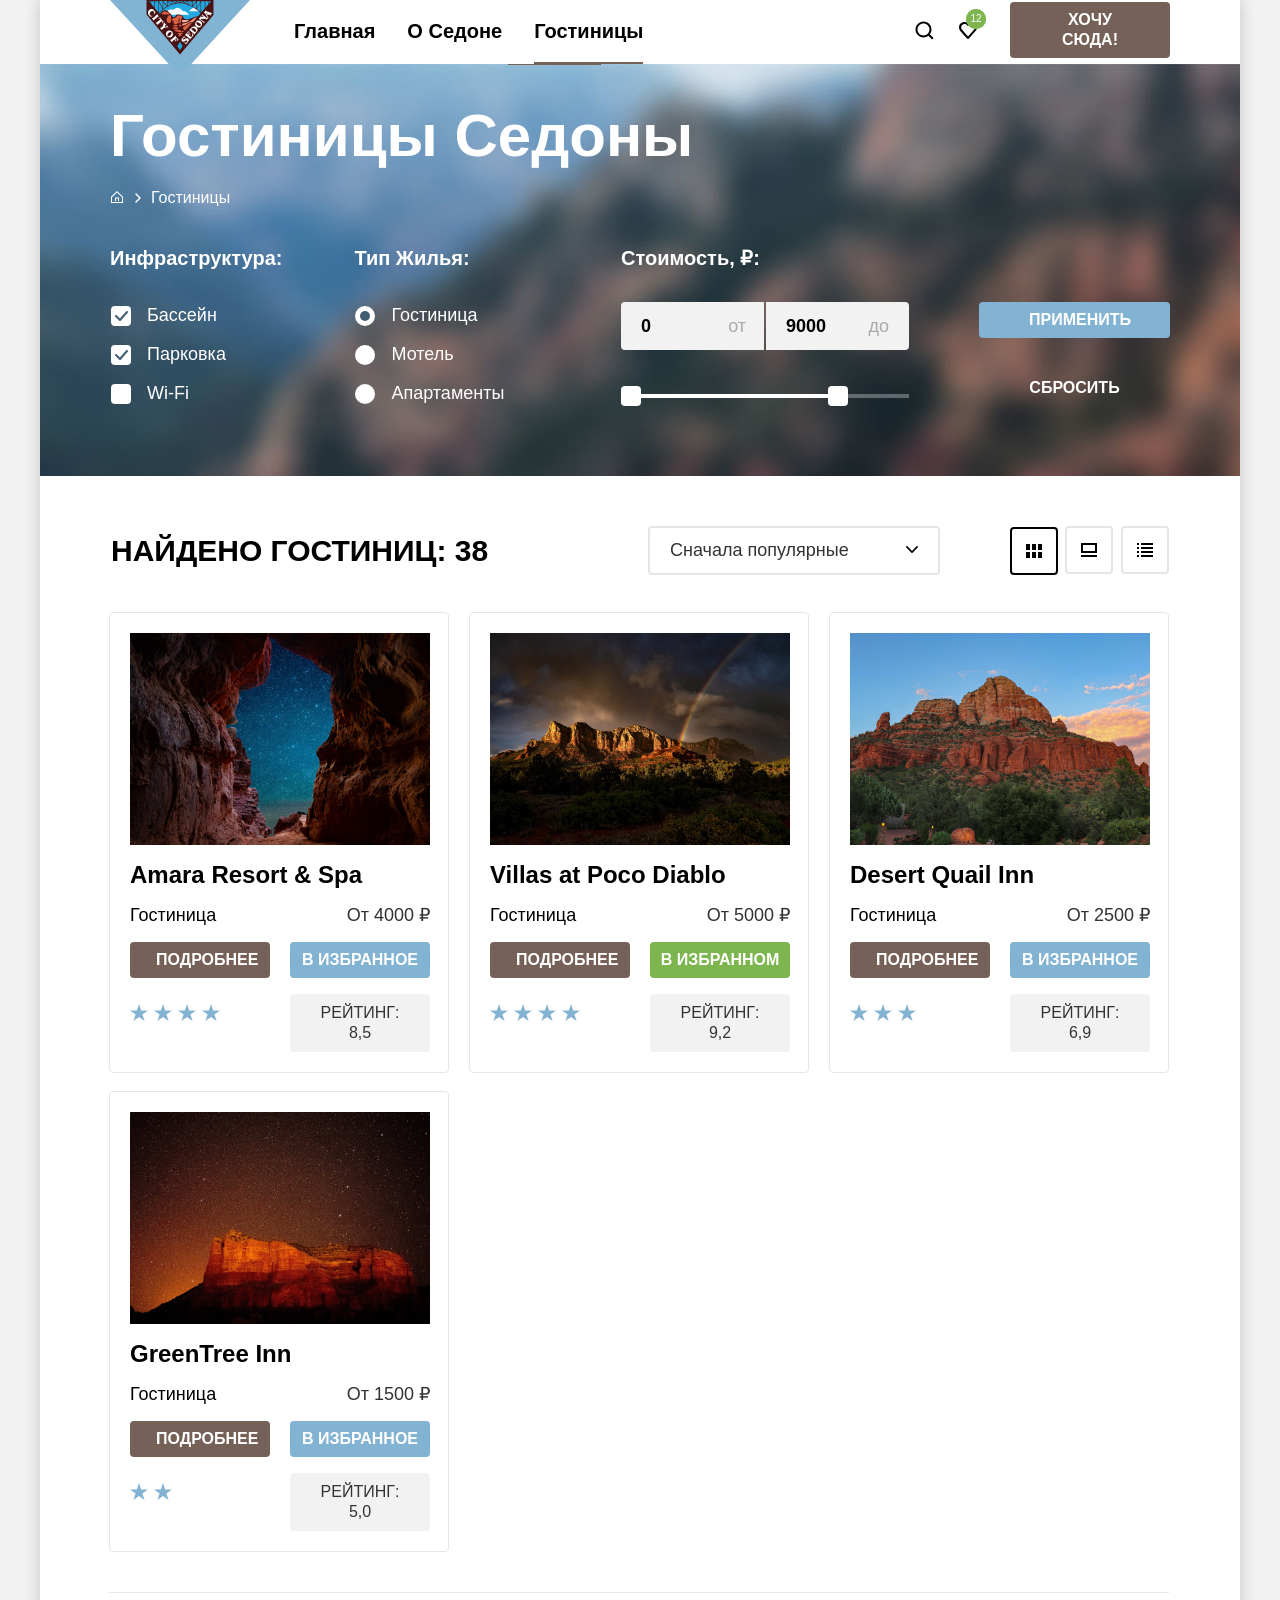
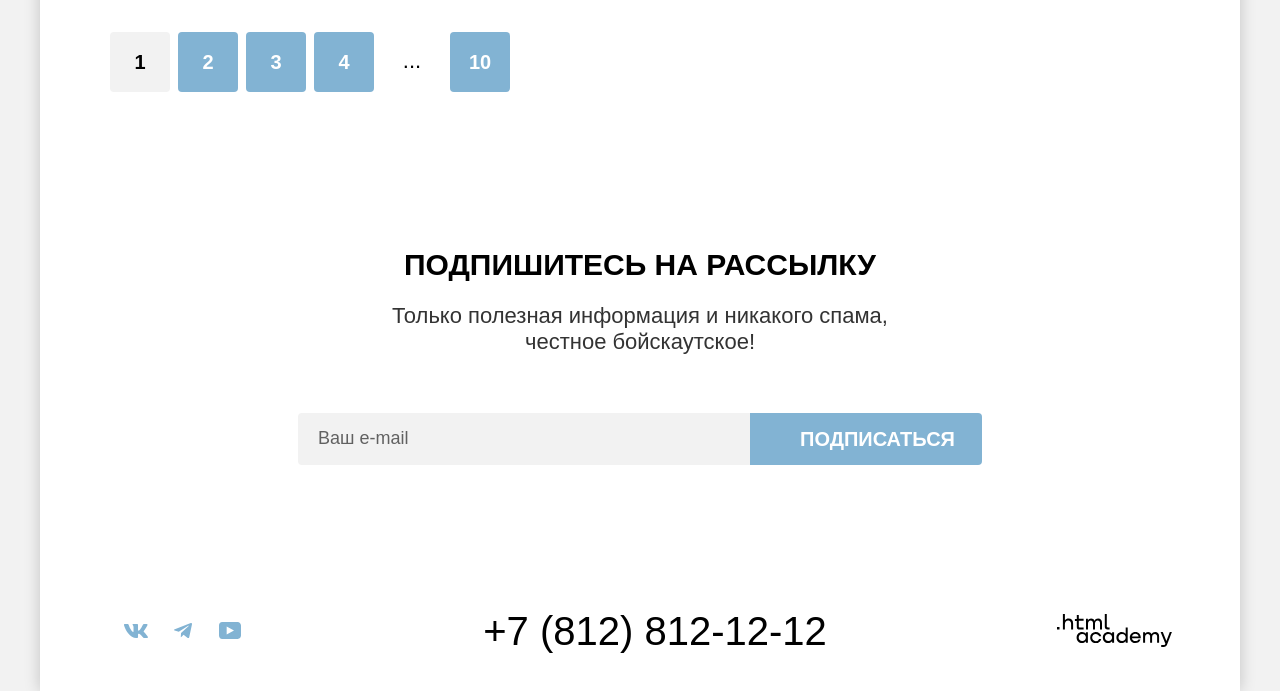
==== catalog.html @ 9f2f4b0a "Merge pull request #1 from Aminatmad/master" ====
<!DOCTYPE html>
<html lang="ru">
  <head>
    <meta charset="utf-8">
    <title>HTML Academy: Седона</title>
    <link rel="stylesheet" href="styles/styles.css">
    <link rel="icon" href="favicon.ico" sizes="32x32">
    <link rel="icon" href="images/favicon.png" type="image/png">
  </head>

  <body>
    <div class="page-container">
      <header class="page-header coll" data-test="header">
        <nav class="navigation">
          <a class="header-logo" href="index.html">
            <img class="header-logo-pic" src="images/logo/logo-sedona.svg" alt="Логотип Седона" width="138" height="64">
          </a>

          <ul class="navigation-list">
            <li class="navigation-item">
              <a class="navigation-link" href="index.html">Главная</a>
            </li>
            <li class="navigation-item">
              <a class="navigation-link" href="#">О Седоне</a>
            </li>
            <li class="navigation-item">
              <a class="navigation-link navigation-link-after" href="catalog.html">Гостиницы</a>
            </li>
          </ul>

          <ul class="navigation-list navigation-user">
            <li>
              <a class="nav navigation-item-search" href="#">
                <span class="visually-hidden">Поиск</span>
              </a>
            </li>
            <li>
              <a class="nav navigation-item-favorite" href="#">
                <span class="navigation-number">12</span>
                <span class="visually-hidden">Избранное</span>
                <span class="visually-hidden">отелей</span>
              </a>
            </li>
          </ul>
        </nav>

        <a class="navigation-button" href="#">Хочу сюда!</a>
      </header>

      <main class="main-container" data-test="main">
        <div class="page-container-catalog">
          <section class="inner-section">
            <h1 class="inner-header-title">Гостиницы Седоны</h1>

            <ol class="breadcrumbs">
              <li class="breadcrumbs-item">
                <a class="breadcrumbs-link" href="index.html">
                  <span class="visually-hidden">Главная</span>
                </a>
              </li>
              <li class="breadcrumbs-item">
                <a class="breadcrumbs-link-main">Гостиницы</a>
              </li>
            </ol>
          </section>

          <section class="catalog-product-filter">
            <h2 class="visually-hidden">Параметры выбора</h2>

            <form class="catalog-filter" action="https://echo.htmlacademy.ru/" method="get" data-test="filter">
              <fieldset class="catalog-filter-group">
                <legend class="catalog-filter-title">Инфраструктура:</legend>
                <ul class="catalog-products-list catalog-filter-list">
                  <li class="catalog-item">
                    <input class="input-checkbox" type="checkbox" name="pool" id="pool" checked>
                    <label class="control" for="pool">Бассейн</label>
                  </li>
                  <li class="catalog-item">
                    <input class="input-checkbox" type="checkbox" name="parking" id="parking" checked>
                    <label class="control" for="parking">Парковка</label>
                  </li>
                  <li class="catalog-item">
                    <input class="input-checkbox" type="checkbox" name="wi-fi" id="wi-fi">
                    <label class="control" for="wi-fi">Wi-Fi</label>
                  </li>
                </ul>
              </fieldset>

              <fieldset class="catalog-filter-group catalog-filter-right">
                <legend class="catalog-filter-title">Тип Жилья:</legend>
                <ul class="catalog-products-list">
                  <li class="catalog-item">
                    <input class="input-radio" type="radio" name="booking-type" value="hotel" id="hotel" checked>
                    <label class="control" for="hotel">Гостиница</label>
                  </li>
                  <li class="catalog-item">
                    <input class="input-radio" type="radio" name="booking-type" value="motel" id="motel">
                    <label class="control" for="motel">Мотель</label>
                  </li>
                  <li class="catalog-item">
                    <input class="input-radio" type="radio" name="booking-type" value="appartments" id="appartments">
                    <label class="control" for="appartments">Апартаменты</label>
                  </li>
                </ul>
              </fieldset>

              <fieldset class="catalog-filter-group">
                <legend class="catalog-filter-title">Стоимость, ₽:</legend>
                <div class="inputs-price-container">
                  <div class="range-input">
                    <input class="field-price" name="min-price" id="min-price" type="number" value="0">
                    <label for="min-price" class="range-label">от</label>
                  </div>
                  <div class="range-input">
                    <input class="field-price" name="max-price" id="max-price" type="number" value="9000">
                    <label for="max-price" class="range-label">до</label>
                  </div>
                </div>
                <div class="range-scale">
                  <div class="range-bar">
                    <button class="range-toggle price-toggle-min" type="button">
                      <span class="visually-hidden">Поменять минимальную цену</span>
                    </button>
                    <button class="range-toggle price-toggle-max" type="button">
                      <span class="visually-hidden">Поменять максимальную цену</span>
                    </button>
                  </div>
                </div>
              </fieldset>

              <div class="catalog-button-container">
                <button class="button catalog-submit-btn" type="submit">Применить</button>
                <button class="button catalog-reset-btn" type="reset">Сбросить</button>
              </div>
            </form>
          </section>
        </div>

        <section class="catalog-product coll">
          <div class="sorting-container">
            <h2 class="catalog-search">Найдено гостиниц:<span> 38</span></h2>
            <select class="select-control" aria-label="Сортировка">
              <option value="cheap">Сначала дешёвые</option>
              <option value="popular" selected>Сначала популярные</option>
              <option value="expensive">Сначала дорогие</option>
            </select>

            <a class="card-grid-toggle card-grid-toggle-active" href="catalog.html?view=tile">
              <svg xmlns="http://www.w3.org/2000/svg" width="16" height="14" fill="none" viewBox="0 0 16 14">
                <path fill="#000" d="M4 0H0v6h4zM16 0h-4v6h4zM10 0H6v6h4zM4 8H0v6h4zM16 8h-4v6h4zM10 8H6v6h4z" />
              </svg>
              <span class="visually-hidden">Показать плитку</span>
            </a>

            <a class="card-grid-toggle" href="catalog.html?view=card">
              <svg xmlns="http://www.w3.org/2000/svg" width="16" height="14" fill="none" viewBox="0 0 16 14">
                <path fill="#000" d="M16 12H0v2h16zM14 2v6H2V2zm2-2H0v10h16z" />
              </svg>
              <span class="visually-hidden">Показать карточки</span>
            </a>

            <a class="card-grid-toggle" href="catalog.html?view=list">
              <svg xmlns="http://www.w3.org/2000/svg" width="16" height="14" fill="none" viewBox="0 0 16 14">
                <path fill="#000" d="M2 0H0v2h2zM16 0H4v2h12zM2 4H0v2h2zM16 4H4v2h12zM2 8H0v2h2zM16 8H4v2h12zM2 12H0v2h2zM16 12H4v2h12z" />
              </svg>
              <span class="visually-hidden">Показать список</span>
            </a>
          </div>
        </section>

        <section class="product-card-list coll" data-test="catalog">
          <ul class="product-list">
            <li class="product-card">
              <a class="card-img" href="#">
                <img class="product-card-image" src="images/catalog-hotel/hotel-1.jpg" alt="Amara Resort & Spa" width="300" height="212">
              </a>
              <h3 class="product-card-title">
                <a class="product-card-link" href="#">Amara Resort & Spa</a>
              </h3>
              <p class="product-card-name">Гостиница</p>
              <b class="hotel-price-value-wrapper">От 4000 ₽</b>
              <a class="button hotel-details-button" href="#">Подробнее</a>
              <button class="button hotel-add-favorites" type="button">В избранное</button>

              <div class="rating-stars">
                <svg class="star-icon" width="18" height="17" viewBox="0 0 18 17" fill="none" xmlns="http://www.w3.org/2000/svg"><path d="M9 0L11.1 6.5H18L12.4 10.5L14.6 17L9 13L3.4 17L5.6 10.5L0 6.5H6.9L9 0Z" fill="#83b3d3"/></svg>
                <svg class="star-icon" width="18" height="17" viewBox="0 0 18 17" fill="none" xmlns="http://www.w3.org/2000/svg"><path d="M9 0L11.1 6.5H18L12.4 10.5L14.6 17L9 13L3.4 17L5.6 10.5L0 6.5H6.9L9 0Z" fill="#83b3d3"/></svg>
                <svg class="star-icon" width="18" height="17" viewBox="0 0 18 17" fill="none" xmlns="http://www.w3.org/2000/svg"><path d="M9 0L11.1 6.5H18L12.4 10.5L14.6 17L9 13L3.4 17L5.6 10.5L0 6.5H6.9L9 0Z" fill="#83b3d3"/></svg>
                <svg class="star-icon" width="18" height="17" viewBox="0 0 18 17" fill="none" xmlns="http://www.w3.org/2000/svg"><path d="M9 0L11.1 6.5H18L12.4 10.5L14.6 17L9 13L3.4 17L5.6 10.5L0 6.5H6.9L9 0Z" fill="#83b3d3"/></svg>
                <span class="visually-hidden">4 звезды</span>
              </div>
              <p class="rating">Рейтинг: 8,5</p>
            </li>

            <li class="product-card">
              <a class="card-img" href="#">
                <img class="product-card-image" src="images/catalog-hotel/hotel-2.jpg" alt="радуга над горами" width="300" height="212">
              </a>
              <h3 class="product-card-title">
                <a class="product-card-link" href="#">Villas at Poco Diablo</a>
              </h3>
              <p class="product-card-name">Гостиница</p>
              <b class="hotel-price-value-wrapper">От 5000 ₽</b>
              <a class="button hotel-details-button" href="#">Подробнее</a>
              <button class="button hotel-add-favorites hotel-add-favorites-checked" type="button">В избранном</button>

              <div class="rating-stars">
                <svg class="star-icon" width="18" height="17" viewBox="0 0 18 17" fill="none" xmlns="http://www.w3.org/2000/svg"><path d="M9 0L11.1 6.5H18L12.4 10.5L14.6 17L9 13L3.4 17L5.6 10.5L0 6.5H6.9L9 0Z" fill="#83b3d3"/></svg>
                <svg class="star-icon" width="18" height="17" viewBox="0 0 18 17" fill="none" xmlns="http://www.w3.org/2000/svg"><path d="M9 0L11.1 6.5H18L12.4 10.5L14.6 17L9 13L3.4 17L5.6 10.5L0 6.5H6.9L9 0Z" fill="#83b3d3"/></svg>
                <svg class="star-icon" width="18" height="17" viewBox="0 0 18 17" fill="none" xmlns="http://www.w3.org/2000/svg"><path d="M9 0L11.1 6.5H18L12.4 10.5L14.6 17L9 13L3.4 17L5.6 10.5L0 6.5H6.9L9 0Z" fill="#83b3d3"/></svg>
                <svg class="star-icon" width="18" height="17" viewBox="0 0 18 17" fill="none" xmlns="http://www.w3.org/2000/svg"><path d="M9 0L11.1 6.5H18L12.4 10.5L14.6 17L9 13L3.4 17L5.6 10.5L0 6.5H6.9L9 0Z" fill="#83b3d3"/></svg>
                <span class="visually-hidden">4 звезды</span>
              </div>
              <p class="rating">Рейтинг: 9,2</p>
            </li>

            <li class="product-card">
              <a class="card-img" href="#">
                <img class="product-card-image" src="images/catalog-hotel/hotel-3.jpg" alt="Пустыня" width="300" height="212">
              </a>
              <h3 class="product-card-title">
                <a class="product-card-link" href="#">Desert Quail Inn</a>
              </h3>
              <p class="product-card-name">Гостиница</p>
              <b class="hotel-price-value-wrapper">От 2500 ₽</b>
              <a class="button hotel-details-button" href="#">Подробнее</a>
              <button class="button hotel-add-favorites" type="button">В избранное</button>

              <div class="rating-stars">
                <svg class="star-icon" width="18" height="17" viewBox="0 0 18 17" fill="none" xmlns="http://www.w3.org/2000/svg"><path d="M9 0L11.1 6.5H18L12.4 10.5L14.6 17L9 13L3.4 17L5.6 10.5L0 6.5H6.9L9 0Z" fill="#83b3d3"/></svg>
                <svg class="star-icon" width="18" height="17" viewBox="0 0 18 17" fill="none" xmlns="http://www.w3.org/2000/svg"><path d="M9 0L11.1 6.5H18L12.4 10.5L14.6 17L9 13L3.4 17L5.6 10.5L0 6.5H6.9L9 0Z" fill="#83b3d3"/></svg>
                <svg class="star-icon" width="18" height="17" viewBox="0 0 18 17" fill="none" xmlns="http://www.w3.org/2000/svg"><path d="M9 0L11.1 6.5H18L12.4 10.5L14.6 17L9 13L3.4 17L5.6 10.5L0 6.5H6.9L9 0Z" fill="#83b3d3"/></svg>
                <span class="visually-hidden">3 звезды</span>
              </div>
              <p class="rating">Рейтинг: 6,9</p>
            </li>

            <li class="product-card">
              <a class="card-img" href="#">
                <img class="product-card-image" src="images/catalog-hotel/hotel-4.jpg" alt="Гора" width="300" height="212">
              </a>
              <h3 class="product-card-title">
                <a class="product-card-link" href="#">GreenTree Inn</a>
              </h3>
              <p class="product-card-name">Гостиница</p>
              <b class="hotel-price-value-wrapper">От 1500 ₽</b>
              <a class="button hotel-details-button" href="#">Подробнее</a>
              <button class="button hotel-add-favorites" type="button">В избранное</button>

              <div class="rating-stars">
                <svg class="star-icon" width="18" height="17" viewBox="0 0 18 17" fill="none" xmlns="http://www.w3.org/2000/svg"><path d="M9 0L11.1 6.5H18L12.4 10.5L14.6 17L9 13L3.4 17L5.6 10.5L0 6.5H6.9L9 0Z" fill="#83b3d3"/></svg>
                <svg class="star-icon" width="18" height="17" viewBox="0 0 18 17" fill="none" xmlns="http://www.w3.org/2000/svg"><path d="M9 0L11.1 6.5H18L12.4 10.5L14.6 17L9 13L3.4 17L5.6 10.5L0 6.5H6.9L9 0Z" fill="#83b3d3"/></svg>
                <span class="visually-hidden">2 звезды</span>
              </div>
              <p class="rating">Рейтинг: 5,0</p>
            </li>
          </ul>

          <ul class="pagination">
            <li class="pagination-item">
              <a class="pagination-link pagination-link-current" href="#">1</a>
            </li>
            <li class="pagination-item">
              <a class="pagination-link" href="#">2</a>
            </li>
            <li class="pagination-item">
              <a class="pagination-link" href="#">3</a>
            </li>
            <li class="pagination-item">
              <a class="pagination-link" href="#">4</a>
            </li>
            <li class="pagination-item pagination-dot">
              <span>...</span>
            </li>
            <li class="pagination-item">
              <a class="pagination-link" href="#">10</a>
            </li>
          </ul>
        </section>

        <section class="section-mail coll" data-test="subscribe">
          <h2 class="mail-title">Подпишитесь на рассылку</h2>
          <p class="mail-text">Только полезная информация и никакого спама,<br> честное бойскаутское!</p>
          <form class="subscribe-mail" action="https://echo.htmlacademy.ru/" method="post">
            <label class="visually-hidden" for="newsletter-email">Введите ваш e-mail</label>
            <input class="field-email" placeholder="Ваш e-mail" type="email" name="newsletter-email" id="newsletter-email" required>
            <button class="button newsletter-button" type="submit">Подписаться</button>
          </form>
        </section>
      </main>

      <footer class="page-footer coll" data-test="footer">
        <ul class="footer-social-list">
          <li class="footer-social-item">
            <a class="social-footer social-footer-vk" href="https://vk.com/htmlacademy">
              <svg xmlns="http://www.w3.org/2000/svg" width="24" height="14" viewBox="0 0 24 14">
                <path fill-rule="evenodd"
                  d="M23.45.95c.17-.55 0-.95-.8-.95h-2.62c-.67 0-.98.35-1.14.73 0 0-1.34 3.2-3.23 5.27-.61.6-.89.8-1.22.8-.17 0-.42-.2-.42-.74V.95c0-.66-.18-.95-.74-.95H9.15c-.42 0-.67.3-.67.6 0 .61.95.76 1.05 2.5v3.8c0 .84-.16.99-.5.99-.88 0-3.05-3.21-4.33-6.89-.25-.71-.5-1-1.17-1H.9C.15 0 0 .35 0 .73c0 .68.89 4.07 4.14 8.55C6.32 12.34 9.38 14 12.16 14c1.67 0 1.88-.37 1.88-1v-2.32c0-.73.16-.88.69-.88.38 0 1.05.2 2.61 1.67C19.11 13.22 19.4 14 20.41 14h2.62c.75 0 1.13-.37.91-1.1-.24-.72-1.09-1.77-2.21-3.02-.62-.7-1.53-1.47-1.81-1.86-.4-.49-.28-.7 0-1.14 0 0 3.2-4.43 3.53-5.93"
                  clip-rule="evenodd" />
              </svg>
              <span class="visually-hidden">Мы вконтакте</span>
            </a>
          </li>
          <li class="footer-social-item">
            <a class="social-footer social-footer-tg" href="https://t.me/htmlacademy">
              <svg xmlns="http://www.w3.org/2000/svg" width="18" height="16" viewBox="0 0 18 16">
                <path
                  d="M16.79.1.84 6.25c-1.09.43-1.08 1.04-.2 1.31l4.1 1.28 9.47-5.98c.44-.27.85-.12.52.18L7.05 9.96l-.28 4.22c.41 0 .6-.19.83-.41l1.99-1.93 4.13 3.05c.77.42 1.31.2 1.5-.7l2.72-12.8c.28-1.12-.43-1.62-1.16-1.3" />
              </svg>
              <span class="visually-hidden">Мы в телеграм</span>
            </a>
          </li>
          <li class="footer-social-item">
            <a class="social-footer social-footer-yt" href="https://www.youtube.com/channel/UChUxTMjJGo-JDRY8pNTGL2g">
              <svg xmlns="http://www.w3.org/2000/svg" width="22" height="17" viewBox="0 0 22 17">
                <path
                  d="M18.6 0H3.18C1.31 0 0 1.6 0 3.4v10.1C0 15.4 1.31 17 3.17 17h15.66c1.64 0 3.17-1.6 3.17-3.4V3.4C21.78 1.6 20.47 0 18.6 0M7.67 12.54V4.46L15 8.5z" />
              </svg>
              <span class="visually-hidden">Мы на Ютуб</span>
            </a>
          </li>
        </ul>

        <a class="phone-number" href="tel:+78128121212">+7 (812) 812-12-12</a>

        <a class="page-footer-link" href="https://htmlacademy.ru/intensive/htmlcss">
          <svg xmlns="http://www.w3.org/2000/svg" width="115" height="33" fill="none" viewBox="0 0 115 33">
            <path fill="#000"
              d="M0 12.9v2.6h2.5v-2.6zM11.6 4.5c-1.6 0-2.8.7-3.6 1.7h-.1V0h-2v15.5h2v-5.3c0-2.1 1.3-3.6 3.3-3.6 1.8 0 2.9 1.4 2.9 3.2v5.7h2V9.4c.1-3-1.8-4.9-4.5-4.9M26.6 4.8h-4.8V1.1h-2v3.8h-1.9v2h1.9v6c0 1.7 1 2.7 2.7 2.7h4.1v-2h-3.7c-.7 0-1.1-.4-1.1-1.1V6.8h4.8zM41.1 4.6c-1.6 0-2.9.8-3.5 2.1h-.1c-.6-1.2-1.8-2.1-3.4-2.1-1.4 0-2.5.8-3.1 1.8h-.1V4.8H29v10.6h2V10c0-2 1-3.5 2.6-3.5 1.5 0 2.4 1 2.4 2.6v6.3h2V9.8c0-2.4 1.4-3.3 2.6-3.3 1.5 0 2.4 1 2.4 2.6v6.3h2V8.9c.1-2.5-1.4-4.3-3.9-4.3M47.8 12.7c0 1.7 1 2.7 2.8 2.7h2v-2h-1.7c-.7 0-1.1-.4-1.1-1.1V0h-2zM28.9 19.7c-.9-1.1-2.2-1.8-3.9-1.8-3.1 0-5.4 2.3-5.4 5.6s2.3 5.6 5.4 5.6c1.8 0 3-.8 3.8-1.9h.1v1.6h2V18.2h-2zm-3.6 7.4c-2.2 0-3.6-1.6-3.6-3.6s1.4-3.6 3.6-3.6 3.6 1.6 3.6 3.6c0 1.9-1.4 3.6-3.6 3.6M44.2 22c-.5-2.4-2.6-4.1-5.4-4.1a5.4 5.4 0 0 0-5.6 5.6c0 3.1 2.2 5.6 5.6 5.6 2.8 0 4.9-1.8 5.4-4.2h-2.1a3.4 3.4 0 0 1-3.3 2.3c-2.2 0-3.6-1.6-3.6-3.6s1.4-3.6 3.6-3.6c1.6 0 2.8 1 3.3 2.2h2.1zM55.1 19.7c-.9-1.1-2.2-1.8-3.9-1.8-3.1 0-5.4 2.3-5.4 5.6s2.3 5.6 5.4 5.6c1.8 0 3-.8 3.8-1.9h.1v1.6h2V18.2h-2zm-3.6 7.4c-2.2 0-3.6-1.6-3.6-3.6s1.4-3.6 3.6-3.6 3.6 1.6 3.6 3.6c0 1.9-1.5 3.6-3.6 3.6M68.7 19.8c-.9-1.1-2.2-1.9-3.9-1.9-3.1 0-5.4 2.3-5.4 5.6s2.2 5.6 5.4 5.6c1.7 0 3-.8 3.8-1.8h.1v1.5h2V13.4h-2zm-3.6 7.3c-2.2 0-3.6-1.6-3.6-3.6s1.4-3.6 3.6-3.6 3.6 1.6 3.6 3.6c-.1 2-1.5 3.6-3.6 3.6M78.3 17.9c-3.3 0-5.5 2.5-5.5 5.6 0 3 2.1 5.6 5.5 5.6 2.5 0 4.5-1.3 5.2-3.6h-2.1c-.5 1-1.6 1.6-3 1.6-1.9 0-3.3-1.3-3.4-2.9h8.8c.2-3.6-2-6.3-5.5-6.3m0 1.9c1.7 0 3 1 3.3 2.6h-6.5c.3-1.5 1.5-2.6 3.2-2.6M98.2 17.9c-1.6 0-2.9.8-3.6 2h-.1c-.6-1.2-1.8-2-3.4-2-1.4 0-2.5.7-3.1 1.8v-1.5h-1.9v10.6h2v-5.4c0-2 1-3.4 2.6-3.5 1.5 0 2.4 1 2.4 2.6v6.3h2v-5.6c0-2.4 1.4-3.3 2.6-3.3 1.5 0 2.4 1 2.4 2.6v6.3h2v-6.5c.1-2.6-1.4-4.4-3.9-4.4M109.4 27l-3.6-8.9h-2.2l4.8 11.6c-.3.9-.7 1.2-1.7 1.2h-2.5v2h2.5c1.8 0 2.8-.8 3.5-2.6l4.7-12.2h-2.1z" />
          </svg>
          <span class="visually-hidden">Логотип Седона</span>
        </a>
      </footer>
    </div>
  </body>
</html>
---- styles/styles.css ----
/* ============ ШРИФТЫ ============ */
@font-face {
  font-family: "PT Sans";
  font-style: normal;
  font-weight: 400;
  src: url("../fonts/ptsans-400.woff2") format("woff2");
  font-display: swap;
}

@font-face {
  font-family: "PT Sans";
  font-style: normal;
  font-weight: 700;
  src: url("../fonts/ptsans-700.woff2") format("woff2");
  font-display: swap;
}

/* ============ БАЗА ============ */
html {
  height: 100%;
}

body {
  margin: 0;
  min-height: 100%;
  min-width: 100%;
  font-family: "PT Sans", sans-serif;
  font-size: 18px;
  line-height: 21px;
  color: #000000;
  background-color: #f2f2f2;
}

*,
*::before,
*::after {
  box-sizing: border-box;
}

.visually-hidden {
  position: absolute;
  width: 1px;
  height: 1px;
  margin: -1px;
  padding: 0;
  border: 0;
  clip: rect(0 0 0 0);
  overflow: hidden;
}

.coll {
  padding-right: 70px;
  padding-left: 70px;
}

.button {
  display: block;
  font-family: "PT Sans", sans-serif;
  font-weight: 700;
  color: #ffffff;
  text-decoration: none;
  text-transform: uppercase;
  border: none;
  border-radius: 4px;
  cursor: pointer;
}

.page-container {
  display: flex;
  flex-direction: column;
  width: 1200px;
  min-height: 100%;
  margin: 0 auto;
  background-color: #ffffff;
  box-shadow: 0 0 15px rgba(0, 0, 0, 0.2);
}

.main-container .main-index {
  color: #ffffff;
  flex-grow: 1;
  display: flex;
  margin: 0 auto;
  width: 1200px;
  position: relative;
  top: 2px;
}

/* ============ ХЭДЕР ============ */
.page-header {
  color: #000000;
  background: #ffffff;
  display: flex;
  width: 100%;
  align-items: center;
  position: relative;
  z-index: 10;
}

.page-header a {
  text-decoration: none;
}

.header-logo {
  display: block;
  margin-right: 28px;
  height: 64px;
}

.header-logo-pic {
  position: relative;
  display: block;
  width: 140px;
  height: 70px;
  object-fit: contain;
  margin-top: 0;
}

.background-text {
  display: block;
  width: 458px;
  height: 352px;
  margin: 0 auto;
}

/* ============ НАВИГАЦИЯ ============ */
.navigation {
  display: flex;
  margin: 0;
  padding: 0;
  width: 880px;
}

.navigation-list {
  display: flex;
  flex-wrap: wrap;
  max-width: 600px;
  margin: 0;
  padding: 0;
  list-style: none;
  position: relative;
  top: -2px;
}

.navigation-user {
  max-width: 180px;
  margin-left: auto;
}

.navigation-link {
  position: relative;
  display: block;
  font-size: 20px;
  line-height: 24px;
  font-weight: 700;
  color: #000000;
  text-align: center;
  text-decoration: none;
  padding: 20px 16px;
  top: 1px;
}

.navigation-link:hover {
  color: #756157;
}

.navigation-link:focus-visible {
  outline: 2px solid #82b3d3;
  outline-offset: -2px;
}

.navigation-link:active {
  color: rgba(117, 97, 87, 0.3);
}

.navigation-link-after::after {
  position: absolute;
  content: "";
  height: 2px;
  left: 16px;
  right: 16px;
  bottom: -1px;
  background-color: #756257;
}

.nav {
  display: block;
  width: 44px;
  height: 64px;
  margin-right: auto;
  position: relative;
}

.navigation-item-search {
  background-image: url("../images/icon/search.svg");
  background-repeat: no-repeat;
  background-position: center;
}

.navigation-item-favorite {
  display: block;
  background-image: url("../images/icon/favorites.svg");
  background-repeat: no-repeat;
  background-position: center;
}

.navigation-number {
  display: flex;
  justify-content: center;
  align-items: center;
  position: absolute;
  top: 11px;
  left: 20px;
  text-align: center;
  background-color: #7db54f;
  border-radius: 10px;
  font-size: 10px;
  line-height: 10px;
  width: 20px;
  height: 20px;
  color: #ffffff;
}

/* ============ КНОПКА "ХОЧУ СЮДА!" ============ */
.navigation-button {
  display: block;
  font-family: "PT Sans", sans-serif;
  background-color: #756157;
  color: #ffffff;
  text-decoration: none;
  font-size: 16px;
  line-height: 20px;
  text-align: center;
  font-weight: 700;
  text-transform: uppercase;
  width: 160px;
  padding: 8px 34px;
  border-radius: 4px;
  margin-left: auto;
  position: relative;
  top: -2px;
}

.navigation-button:hover {
  background-color: #615048;
}

.navigation-button:focus-visible {
  outline: 2px solid #82b3d3;
  outline-offset: 2px;
}

.navigation-button:active {
  background-color: #756157;
  color: rgba(255, 255, 255, 0.3);
}

.sedona-city {
  display: block;
  position: relative;
  color: #ffffff;
  background-color: #253239;
  background-image: url("../images/divider.svg"), url("../images/background/index-background.jpg");
  background-size: 100% auto, cover;
  background-repeat: no-repeat;
  background-position: bottom, center;
  text-align: center;
  padding: 52px 0 82px;
  margin: 0 auto;
  width: 1200px;
}

/* ============ ПРЕИМУЩЕСТВА ============ */
.advantages {
  padding-top: 71px;
  position: relative;
  top: -6px;
}

.advantages-title {
  font-size: 30px;
  line-height: 36px;
  font-weight: 700;
  text-transform: uppercase;
  text-align: center;
  margin-bottom: 28px;
  margin-top: -1px;
}

.advantages-text {
  color: #333333;
  font-size: 22px;
  line-height: 20px;
  text-align: center;
  margin-bottom: 92px;
  margin-top: 0;
}

.advantages-list {
  margin: 0;
  padding: 0;
  display: flex;
  flex-wrap: wrap;
  list-style-type: none;
}

.advantages-item {
  background-color: #82b3d3;
  display: flex;
}

.advantages-wrapper {
  width: 400px;
  min-height: 385px;
  margin: 0;
  padding: 102px 80px;
  display: flex;
  flex-direction: column;
  justify-content: center;
  box-sizing: border-box;
  margin-top: -2px;
}

.advantages-picture {
  width: 800px;
  height: auto;
  object-fit: cover;
  display: block;
  border: none;
}

.advantages-item-sedona {
  color: #000000;
  font-size: 24px;
  font-weight: 700;
  line-height: 28px;
  text-align: center;
  text-transform: uppercase;
  width: 400px;
  display: flex;
  flex-direction: column;
  justify-content: center;
  padding: 0 75px;
  height: 385px;
  box-sizing: border-box;
  margin-top: 2px;
}

.advantages-item-sedona:nth-child(odd) {
  background-color: rgba(131, 179, 211, 0.2);
}

.advantages-item-sedona:nth-child(even) {
  background-color: rgba(131, 179, 211, 0.12);
}

.advantages-sedona {
  color: #000000;
  font-size: 24px;
  font-weight: 700;
  line-height: 28px;
  text-align: center;
  text-transform: uppercase;
  margin-bottom: 30px;
  margin-top: 0;
}

.advantages-title-sedona {
  position: relative;
  color: #ffffff;
  font-size: 24px;
  font-weight: 700;
  line-height: 29px;
  text-align: center;
  text-transform: uppercase;
  margin-bottom: 30px;
  margin-top: 2px;
}

.advantages-title-sedona::after {
  content: "";
  display: block;
  width: 60px;
  height: 2px;
  margin: 30px auto 0;
  background-color: #ffffff;
  opacity: 0.3;
}

.advantages-sedona::after {
  content: "";
  display: block;
  width: 60px;
  height: 2px;
  margin: 30px auto 0;
  background-color: #000000;
  opacity: 0.3;
}

.advantages-description {
  color: #333333;
  font-size: 18px;
  font-weight: 400;
  line-height: 21px;
  text-align: center;
  text-transform: none;
  margin: 0;
}

.advantages-description-title {
  color: #ffffff;
  font-size: 18px;
  line-height: 21px;
  text-align: center;
  margin: 0 auto;
}

/* ============ СЕРВИС ============ */
.title-call {
  color: #000000;
  font-size: 30px;
  line-height: 37px;
  font-weight: 700;
  text-align: center;
  text-transform: uppercase;
  padding: 0;
  margin-top: 55px;
  margin-bottom: 22px;
  position: relative;
}

.description-call {
  color: #333333;
  font-size: 22px;
  line-height: 19px;
  text-align: center;
  padding: 0;
  margin-top: 0;
  margin-bottom: 68px;
}

.recommend-list {
  list-style: none;
  margin: 0;
  padding: 0;
  display: flex;
  justify-content: center;
  align-items: stretch;
  flex-wrap: wrap;
  width: 100%;
}

.recommend-item {
  margin: 0;
  padding: 0 75px;
  width: 400px;
  min-height: 385px;
  display: flex;
  flex-direction: column;
  align-items: center;
  background-repeat: no-repeat;
  background-position: center 45px;
  background-size: 75px 72px;
}

.recommend-item:nth-child(odd) {
  background-color: #83b3d31f;
}

.recommend-home {
  position: relative;
  background-image: url("../images/icon/lodging.svg");
  background-repeat: no-repeat;
  background-size: 75px 72px;
  background-position: center 83px;
}

.recommend-food {
  background-image: url("../images/icon/food.svg");
  background-repeat: no-repeat;
  background-position: center 83px;
  background-size: 74px 70px;
}

.recommend-gift {
  background-image: url("../images/icon/souvenir.svg");
  background-repeat: no-repeat;
  background-position: center 80px;
  background-size: 76px 76px;
}

.item {
  background-color: #ffffff;
}

.recommend-item-list {
  font-size: 24px;
  line-height: 116px;
  text-align: center;
  text-transform: uppercase;
  margin: 140px 0 -13px
}

.recommend-list-list {
  color: #333333;
  font-size: 18px;
  line-height: 21px;
  text-align: center;
  margin: 0;
  padding: 0;
}

/* ============ ПОИСК ГОСТИНИЦ ============ */
.interested {
  margin: 0 auto;
  padding-top: 96px;
  padding-bottom: 96px;
  position: relative;

}

.interested-title {
  font-weight: 700;
  font-size: 30px;
  line-height: 36px;
  text-align: center;
  text-transform: uppercase;
  margin-top: 0;
  margin-bottom: 20px;
}

.interested-text {
  color: #333333;
  font-size: 22px;
  line-height: 26px;
  text-align: center;
  margin-top: 0;
  margin-bottom: 54px;
}

.button-search {
  display: block;
  font-family: "PT Sans", sans-serif;
  background-color: #756157;
  color: #ffffff;
  font-weight: 700;
  font-size: 20px;
  line-height: 36px;
  text-align: center;
  text-transform: uppercase;
  margin: 0 auto;
  padding: 8px 50px;
  border: none;
  border-radius: 4px;
  cursor: pointer;
}

.button-search:hover {
  background-color: #615048;
}

.button-search:focus-visible {
  outline: 2px solid #82b3d3;
  outline-offset: 2px;
}

.button-search:active {
  background-color: #756157;
  color: rgba(255, 255, 255, 0.3);
}

/* ============ ПОДПИСКА ============ */
.section-mail {
  display: block;
  background-color: #ffffff;
  padding-top: 96px;
  padding-bottom: 103px;
  text-align: center;
}

.section-mail-index {
  background-image: url("../images/background/index-background-blur.jpg");
  background-color: #404b50;
  color: #ffffff;
  background-size: cover;
  background-repeat: no-repeat;
  padding-right: 258px;
  padding-left: 258px;
}

.mail-title {
  font-weight: 700;
  font-size: 30px;
  line-height: 36px;
  text-align: center;
  text-transform: uppercase;
  margin-top: 0;
  margin-bottom: 20px;
}

.mail-text {
  color: #333333;
  font-size: 22px;
  line-height: 26px;
  text-align: center;
  margin-top: 0;
  margin-bottom: 54px;
  padding-right: 104px;
  padding-left: 104px;
}

.mail-text-index {
  color: #ffffff;
}

.subscribe-mail {
  display: flex;
  margin: 0 auto;
  width: 684px;
  position: relative;
  top: 4px;
}

.field-email {
  padding: 12px 20px;
  font-family: inherit;
  background-color: #f2f2f2;
  font-size: 18px;
  line-height: 24px;
  width: 452px;
  height: 52px;
  border-top-left-radius: 4px;
  border-bottom-left-radius: 4px;
  border: none;
}

.field-email:focus-visible {
  outline: 2px solid #82b3d3;
  outline-offset: -2px;
}

.field-email::placeholder {
  opacity: 1;
  color: rgba(0, 0, 0, 0.6);
}

.newsletter-button {
  font-family: "PT Sans", sans-serif;
  color: #ffffff;
  background-color: #82b3d3;
  font-size: 20px;
  line-height: 36px;
  font-weight: 700;
  text-align: center;
  text-transform: uppercase;
  padding: 8px 50px;
  border: none;
  border-radius: 0 4px 4px 0;
  cursor: pointer;
  width: 232px;
  height: 52px;
}

.newsletter-button:hover {
  background-color: #68a2ca;
}

.newsletter-button:focus-visible {
  outline: 2px solid #ffffff;
  outline-offset: -4px;
}

.newsletter-button:active {
  background-color: #82b3d3;
  color: rgba(255, 255, 255, 0.3);
}

/* ============ КАТАЛОГ ============ */
.page-container-catalog {
  background-image: url("../images/background/catalog-background.jpg");
  background-color: #253239;
  color: #ffffff;
  background-size: cover;
  background-repeat: no-repeat;
  padding: 35px 70px 55px;
}

.inner-section {
  margin-bottom: 40px;
}

.inner-header-title {
  color: #ffffff;
  font-weight: 700;
  font-size: 60px;
  line-height: 78px;
  margin-top: 0;
  margin-bottom: 8px;
  position: relative;
  top: -2px;
}

/* --- ХЛЕБНЫЕ КРОШКИ --- */
.breadcrumbs {
  display: flex;
  flex-wrap: wrap;
  margin: 0;
  padding: 0;
  list-style: none;
  gap: 10px;
  position: relative;
  left: 2px;
  margin-left: -1px;
  margin-top: 10px;
}

.breadcrumbs-link {
  display: block;
  width: 12px;
  height: 14px;
  background-image: url("../images/icon/home-icon.svg");
  background-repeat: no-repeat;
  background-position: center;
}

.breadcrumbs-link:hover {
  opacity: 0.6;
}

.breadcrumbs-link:active {
  opacity: 0.3;
}

.breadcrumbs-item {
  display: flex;
  gap: 11px;
  align-items: center;
  font-size: 16px;
}

.breadcrumbs-item:not(:last-child)::after {
  display: block;
  content: "";
  background-image: url("../images/icon/right-arrow.svg");
  background-size: contain;
  background-repeat: no-repeat;
  background-position: center;
  width: 7px;
  height: 10px;
}

/* --- ФИЛЬТРЫ --- */
.catalog-filter {
  display: flex;
  flex-wrap: wrap;
  gap: 70px;
  position: relative;
  top: -2px;
}

.catalog-filter-group {
  width: 100%;
  max-width: 150px;
  margin: 0;
  padding: 0;
  border: none;
}

.catalog-filter-right {
  margin-right: auto;
}

.catalog-filter-title {
  font-size: 20px;
  font-weight: 700;
  line-height: 24px;
  margin-bottom: 32px;
  margin-left: -2px;
}

.control:hover,
.filter-label:hover {
  opacity: 0.6;
}

.control:active {
  opacity: 0.3;
}

.catalog-products-list {
  list-style: none;
  margin: 0;
  padding: 0;
  position: relative;
  top: 2px;
  left: 1px;
}

.catalog-item {
  display: flex;
  font-size: 18px;
  line-height: 23px;
  margin-bottom: 16px;
  gap: 16px;
  align-items: center;
}

.control {
  cursor: pointer;
}

/* --- ЧЕКБОКСЫ --- */
.input-checkbox {
  display: block;
  width: 20px;
  height: 20px;
  appearance: none;
  -webkit-appearance: none;
  margin: 0;
  background-color: #ffffff;
  border-radius: 4px;
  cursor: pointer;
}

.input-checkbox:hover {
  opacity: 0.8;
}

.input-checkbox:focus-visible {
  outline: 2px solid #83b3d3;
  outline-offset: 2px;
}

.input-checkbox:checked {
  background-image: url("../images/icon/check.svg");
  background-position: center;
  background-size: 13px 10px;
  background-repeat: no-repeat;
}

/* --- РАДИО --- */
.input-radio {
  display: flex;
  appearance: none;
  -webkit-appearance: none;
  margin: 0;
  width: 20px;
  height: 20px;
  background-color: #ffffff;
  border-radius: 50%;
  justify-content: center;
  align-items: center;
  flex-shrink: 0;
  cursor: pointer;
}

.input-radio:hover {
  opacity: 0.8;
}

.input-radio:focus-visible {
  outline: 2px solid #83b3d3;
  outline-offset: 2px;
}

.input-radio:checked::before {
  display: block;
  content: "";
  width: 10px;
  height: 10px;
  background-color: #3f5e72;
  border-radius: 50%;
}

/* --- ЦЕНА --- */
.inputs-price-container {
  display: flex;
  margin-bottom: 44px;
}

.range-input {
  position: relative;
  display: flex;
}

.field-price {
  font-family: inherit;
  font-weight: 700;
  font-size: 18px;
  line-height: 24px;
  width: 143px;
  height: 48px;
  appearance: textfield;
  -moz-appearance: textfield;
  border: none;
  padding: 0 20px;
  background-color: #f2f2f2;
  color: #000000;
  text-align: left;
  box-sizing: border-box;
  transition: box-shadow 0.2s, background-color 0.2s;
}

.field-price::-webkit-outer-spin-button,
.field-price::-webkit-inner-spin-button {
  -webkit-appearance: none;
  margin: 0;
}

.field-price:hover {
  background-color: #e5e5e5;
}

.field-price:focus-visible {
  background-color: #e5e5e5;
  outline: 2px solid #82b3d3;
  outline-offset: -2px;
}

.range-input:first-child .field-price {
  border-top-left-radius: 4px;
  border-bottom-left-radius: 4px;
  margin-right: 2px;
  padding-right: 50px;
}

.range-input:last-child .field-price {
  border-top-right-radius: 4px;
  border-bottom-right-radius: 4px;
  padding-left: 20px;
  padding-right: 50px;
}

.field-price:focus-visible {
  outline: 2px solid #82b3d3;
  outline-offset: -2px;
}

.range-label {
  position: absolute;
  top: 50%;
  margin-top: -12px;
  line-height: 24px;
  color: rgba(0, 0, 0, 0.3);
  font-size: 18px;
  pointer-events: none;
}

.range-input:first-child .range-label {
  right: 20px;
}

.range-input:last-child .range-label {
  right: 20px;
  left: auto;
}

.range-scale {
  display: block;
  position: relative;
  height: 4px;
  background-color: rgba(255, 255, 255, 0.3);
}

.range-bar {
  position: absolute;
  height: 4px;
  background-color: #ffffff;
  left: 0;
  width: 226px;
}

.range-toggle {
  position: absolute;
  width: 20px;
  height: 20px;
  background-color: #ffffff;
  border: none;
  border-radius: 4px;
  top: -8px;
  cursor: pointer;
}

.range-toggle:focus-visible {
  outline: 2px solid #82b3d3;
  outline-offset: 2px;
}

.price-toggle-min {
  left: 0;
}

.price-toggle-max {
  right: -1px;
}

/* --- КНОПКИ ФИЛЬТРА --- */
.catalog-button-container {
  display: flex;
  flex-direction: column;
  margin-top: 56px;
  gap: 32px;
  width: 191px;
}

.catalog-submit-btn {
  color: #ffffff;
  display: block;
  padding: 8px 50px;
  font-size: 16px;
  line-height: 20px;
  font-weight: 700;
  text-align: center;
  background-color: #82b3d3;
  transition: background-color 0.2s;
  text-transform: uppercase;
  text-decoration: none;
  cursor: pointer;
  border: none;
  border-radius: 4px;
}

.catalog-submit-btn:hover {
  background-color: #68a2ca;
}

.catalog-submit-btn:focus-visible {
  outline: 2px solid #ffffff;
  outline-offset: 2px;
}

.catalog-submit-btn:active {
  color: rgba(255, 255, 255, 0.3);
}

.catalog-reset-btn {
  display: block;
  color: #ffffff;
  font-family: "PT Sans", sans-serif;
  font-size: 16px;
  line-height: 20px;
  padding: 8px 50px;
  background-color: transparent;
  border: none;
  cursor: pointer;
}

.catalog-reset-btn:hover {
  color: rgba(255, 255, 255, 0.3);
}

.catalog-reset-btn:focus-visible {
  outline: 2px solid #ffffff;
  outline-offset: 2px;
}

.catalog-reset-btn:active {
  color: rgba(255, 255, 255, 0.3);
}

/* --- СОРТИРОВКА И ВИД --- */
.sorting-container {
  display: flex;
  flex-wrap: wrap;
  align-items: center;
  margin-top: 55px;
  margin-bottom: 21px;
  padding: 0 1px 1px;
  position: relative;
  top: 4px;
}

.catalog-search {
  color: #000000;
  font-size: 30px;
  font-weight: 700;
  line-height: 36px;
  text-transform: uppercase;
  margin-top: -2px;
  margin-right: auto;
}

.select-control {
  width: 292px;
  height: 49px;
  font-family: inherit;
  font-size: 18px;
  line-height: 21px;
  color: #333333;
  background-color: #ffffff;
  border: 2px solid #e5e5e5;
  border-radius: 4px;
  padding: 0 50px 0 20px;
  margin-right: 50px;
  margin-left: auto;
  -webkit-appearance: none;
  -moz-appearance: none;
  appearance: none;
  background-image: url(../images/icon/down-arrow.svg);
  background-repeat: no-repeat;
  background-position: right 20px center;
  background-size: 12px 12px;
  cursor: pointer;
  position: relative;
  left: -18px;
  margin-top: -28px;
}

.select-control:hover {
  border-color: #68a2ca;
}

.select-control:focus-visible {
  outline: 2px solid #82b3d3;
  outline-offset: 2px;
}

.card-grid-toggle {
  display: flex;
  margin-right: 5px;
  width: 48px;
  height: 48px;
  justify-content: center;
  align-items: center;
  border-radius: 4px;
  border: 2px solid #e5e5e5;
  box-sizing: border-box;
  margin-top: -29px;
}

.card-grid-toggle:hover {
  border-color: #000000;
}

.card-grid-toggle:focus-visible {
  outline: 2px solid #82b3d3;
  outline-offset: 2px;
}

.card-grid-toggle-active {
  border: 2px solid #000000;
}

/* --- СПИСОК ГОСТИНИЦ --- */
.product-list {
  display: grid;
  grid-template-columns: repeat(3, 340px);
  gap: 20px;
  list-style: none;
  margin: 0;
  padding: 0;
  padding-bottom: 40px;
  margin-bottom: 40px;
  border-bottom: 1px solid #e6e6e6;
  margin-top: 0;
  position: relative;
  left: -1px;
}

.product-card {
  display: grid;
  grid-template-columns: 140px 140px;
  gap: 16px 20px;
  padding: 20px;
  border: 1px solid #e6e6e6;
  border-radius: 4px;
}

.card-img {
  display: block;
  grid-column: 1 / -1;
  width: 300px;
  height: 212px;
  object-fit: contain;
}

.product-card-image {
  width: 300px;
  height: 212px;
  object-fit: cover;
}

.product-card-link {
  grid-column: 1 / -1;
  text-decoration: none;
  color: #000000;
}

.product-card-title {
  color: #000000;
  font-size: 24px;
  font-weight: 700;
  line-height: 28px;
  text-decoration: none;
  margin: 0;
  grid-column: 1 / -1;
  word-wrap: break-word;
  overflow-wrap: break-word;
}

.product-card-name {
  margin: 0;
  font-size: 18px;
  font-weight: 400;
  line-height: 21px;
}

.hotel-price-value-wrapper {
  margin: 0;
  color: #333333;
  font-size: 18px;
  font-weight: 400;
  line-height: 21px;
  text-align: right;
}

.hotel-details-button {
  display: block;
  font-family: "PT Sans", sans-serif;
  color: #ffffff;
  font-size: 16px;
  line-height: 20px;
  font-weight: 700;
  text-align: center;
  text-transform: uppercase;
  background-color: #756157;
  width: 140px;
  height: 36px;
  padding: 8px 26px;
  border: 0;
  border-radius: 4px;
  text-decoration: none;
  grid-column: 1 / 2;
}

.hotel-details-button:hover {
  background-color: #615048;
}

.hotel-details-button:focus-visible {
  outline: 2px solid #82b3d3;
  outline-offset: 2px;
}

.hotel-details-button:active {
  background-color: #756157;
  color: rgba(255, 255, 255, 0.3);
}

.hotel-add-favorites {
  display: block;
  font-family: "PT Sans", sans-serif;
  color: #ffffff;
  background-color: #82b3d3;
  font-size: 16px;
  line-height: 20px;
  font-weight: 700;
  text-transform: uppercase;
  width: 140px;
  height: 36px;
  border: none;
  border-radius: 4px;
  cursor: pointer;
  grid-column: 2 / 3;
}

.hotel-add-favorites:hover {
  background-color: #68a2ca;
}

.hotel-add-favorites:focus-visible {
  outline: 2px solid #756157;
  outline-offset: 2px;
}

.hotel-add-favorites:active {
  background-color: #82b3d3;
  color: rgba(255, 255, 255, 0.3);
}

.hotel-add-favorites-checked {
  background-color: #7db54f;
}

.hotel-add-favorites-checked:hover {
  background-color: #6c9a44;
}

/* --- РЕЙТИНГ И ЗВЁЗДЫ --- */
.rating-stars {
  display: flex;
  gap: 6px;
  align-items: center;
  height: 34px;
  margin-left: -6px;
  padding-top: 4px;
  position: relative;
  left: 6px;
}

.star-icon {
  display: block;
}

.rating {
  margin: 0;
  padding: 9px 22px;
  font-size: 16px;
  line-height: 20px;
  color: #333333;
  text-transform: uppercase;
  text-align: center;
  background-color: #f2f2f2;
  border-radius: 4px;
  grid-column: 2 / 3;
}

/* --- ПАГИНАЦИЯ --- */
.pagination {
  display: flex;
  flex-wrap: wrap;
  margin: 0;
  padding: 0;
  gap: 8px;
  margin-top: -4px;
  list-style: none;
  margin-bottom: 62px;
  position: relative;
  top: 3px;
}

.pagination-link {
  display: block;
  box-sizing: border-box;
  min-width: 60px;
  height: 60px;
  padding: 12px 10px;
  font-size: 20px;
  line-height: 36px;
  font-weight: 700;
  color: #ffffff;
  text-decoration: none;
  text-align: center;
  border-radius: 4px;
  background-color: #82b3d3;
}

.pagination-link:hover {
  background-color: #68a2ca;
}

.pagination-link:focus-visible {
  outline: 2px solid #756157;
  outline-offset: 2px;
}

.pagination-link:active {
  color: rgba(255, 255, 255, 0.3);
}

.pagination-link-current {
  color: #000000;
  background-color: #f2f2f2;
}

.pagination-link-current:hover,
.pagination-link-current:active,
.pagination-link-current:focus {
  color: #000000;
  background-color: #f2f2f2;
}

.pagination-item {
  margin: 0;
  padding: 0;
}

.pagination-dot {
  color: #000000;
  font-size: 22px;
  line-height: 26px;
  text-align: center;
  min-width: 60px;
  height: 60px;
  padding: 16px 20px;
}

/* ============ ПОДВАЛ ============ */
.page-footer {
  display: flex;
  justify-content: space-between;
  padding: 20px 70px;
  min-height: 120px;
  align-items: center;
  position: relative;
  top: 0;
  left: 2px;
}

.page-footer-index {
  position: relative;
  top: -5px;
}

.footer-social-list {
  display: flex;
  justify-content: center;
  align-items: center;
  list-style: none;
  width: 180px;
  margin-left: -39px;
  margin-top: 29px;
}

.footer-social-item {
  margin: 0;
  display: flex;
  justify-content: center;
  align-items: center;
}

.page-footer a {
  color: #000000;
  text-decoration: none;
}

.social-footer {
  display: block;
  background-color: #ffffff;
  background-repeat: no-repeat;
  background-position: center;
  width: 47px;
  height: 40px;
  display: flex;
  justify-content: center;
  align-items: center;
  position: relative;
  top: -2px;
}

.social-footer svg {
  fill: #82b3d3;
}

.social-footer:hover svg {
  fill: #68a2ca;
}

.social-footer:focus-visible svg {
  fill: #68a2ca;
}

.social-footer:active svg {
  fill: rgba(104, 162, 202, 0.3);
}

.phone-number {
  display: block;
  color: #000000;
  font-size: 40px;
  line-height: 40px;
  text-align: center;
  margin: auto;
  margin-top: 10px;
  text-decoration: none;
  position: relative;
  top: 17px;
}

.phone-number:hover {
  color: #756157;
}

.phone-number:focus-visible {
  outline: 2px solid #82b3d3;
  outline-offset: 2px;
}

.phone-number:active {
  color: rgba(117, 97, 87, 0.3);
}

.page-footer-link {
  display: block;
  margin: 0;
  margin-top: -13px;
  position: relative;
  top: 12px;
}

.page-footer-link svg {
  fill: #000000;
}

.page-footer-link:hover svg {
  fill: #756157;
}

.page-footer-link:focus-visible {
  outline: 2px solid #82b3d3;
  outline-offset: 2px;
}

.page-footer-link:active svg {
  fill: rgba(117, 97, 87, 0.3);
}

/* ============ МОДАЛЬНОЕ ОКНО ============ */
.modal-dialog {
  background-color: #ffffff;
  border-radius: 30px;
  padding: 64px 70px;
  border: 0;
  width: 717px;
  position: fixed;
  top: 50%;
  left: 50%;
  transform: translate(-50%, -50%);
  margin: 0;
  z-index: 100;
}

.modal-dialog::backdrop {
  background-color: rgba(242, 242, 242, 0.8);
}

.modal-close-button {
  display: flex;
  position: absolute;
  padding: 0;
  top: 64px;
  right: 52px;
  width: 52px;
  height: 52px;
  border: none;
  cursor: pointer;
  margin: 0;
  background-color: #f2f2f2;
  border-radius: 50%;
  align-items: center;
  justify-content: center;
  transition: opacity 0.2s, background-color 0.2s;
}

.modal-close-button:hover {
  background-color: #e5e5e5;
  opacity: 0.6;
}

.modal-close-button:focus-visible {
  outline: 2px solid #82b3d3;
  outline-offset: 2px;
}

.modal-close-button:active {
  background-color: #e5e5e5;
  opacity: 0.3;
}

.modal-close-button::before {
  content: "";
  width: 14px;
  height: 14px;
  background-image: url("../images/icon/close.svg");
  background-position: center;
  background-repeat: no-repeat;
}

.modal-title {
  font-size: 30px;
  line-height: 36px;
  font-weight: 700;
  text-transform: uppercase;
  color: #000000;
  margin: 0 0 64px;
  padding: 0;
}

.modal-form {
  display: flex;
  flex-direction: column;
}

.modal-date {
  display: grid;
  grid-template-columns: 130px 1fr;
  gap: 0 10px;
  margin-bottom: 23px;
  align-items: start;
  position: relative;
  left: -2px;
}

.modal-label-text {
  font-size: 20px;
  line-height: 24px;
  font-weight: 700;
  text-transform: capitalize;
  padding: 12px 0;
}

.modal-input {
  background-color: #f2f2f2;
  font-family: inherit;
  font-size: 18px;
  line-height: 24px;
  font-weight: 700;
  color: #000000;
  border: none;
  border-radius: 4px;
  padding: 12px 20px;
}

.modal-input-date {
  width: 440px;
  padding: 12px 50px 12px 20px;
  background-color: #f2f2f2;
  border-radius: 4px;
  border: none;
  font-family: inherit;
  font-size: 18px;
  line-height: 24px;
  font-weight: 700;
  color: #000000;
  position: relative;
}

.modal-date::after {
  content: "";
  position: absolute;
  width: 18px;
  height: 18px;
  top: 25px;
  right: 20px;
  transform: translateY(-50%);
  background-image: url("../images/icon/date.svg");
  background-repeat: no-repeat;
  background-size: contain;
  opacity: 0.3;
  pointer-events: none;
}

.modal-input-date:focus {
  opacity: 1;
}

.modal-input:focus-visible {
  outline: 2px solid #82b3d3;
  outline-offset: -2px;
}

.message {
  font-size: 16px;
  line-height: 21px;
  margin: 4px 0 0 20px;
  color: #333333;
  grid-column: 2 / -1;
}

.error-message {
  color: #ff5757;
}

.modal-people {
  display: flex;
  justify-content: space-between;
  align-items: flex-start;
  gap: 40px;
  margin-bottom: 48px;
}

.modal-person {
  display: grid;
  grid-template-columns: 130px 1fr;
  gap: 0 10px;
  align-items: center;
}

.modal-person-label {
  display: flex;
  align-items: center;
  margin-left: 10px;
}

.modal-person-label .modal-label-text {
  padding: 0;
  white-space: nowrap;
  position: relative;
  left: -2px;
}

.modal-counter {
  display: flex;
  align-items: center;
  height: 48px;
  background-color: #f2f2f2;
  border-radius: 4px;
  width: 110px;
  justify-content: center;
  gap: 2px;
  padding-right: 8px;
  padding-left: 4px;
}

.modal-counter-button {
  display: flex;
  width: 26px;
  height: 26px;
  border: none;
  cursor: pointer;
  background-color: transparent;
  align-items: center;
  justify-content: center;
  flex-shrink: 0;
  position: relative;
  border-radius: 4px;
  margin: 11px;
}

.modal-counter-button:focus-visible {
  outline: none;
  box-shadow: 0 0 0 2px #82b3d3;
}

.modal-counter-button::before,
.modal-counter-button::after {
  content: "";
  display: block;
  position: absolute;
  width: 14px;
  height: 2px;
  top: 50%;
  left: 50%;
  margin-top: -1px;
  margin-left: -7px;
  background-color: rgba(117, 97, 87, 0.3);
  transition: background-color 0.2s;
}

.modal-counter-plus::after {
  transform: rotate(90deg);
}

.modal-counter-button:hover::before,
.modal-counter-button:hover::after {
  background-color: #000000;
}

.modal-counter-button:focus-visible::before,
.modal-counter-button:focus-visible::after {
  background-color: #000000;
}

.modal-counter-button:active::before,
.modal-counter-button:active::after {
  background-color: rgba(0, 0, 0, 0.2);
}

.modal-input-counter {
  width: 20px;
  text-align: center;
  border-radius: 0;
  padding: 12px 0;
  background-color: transparent;
  appearance: textfield;
  -moz-appearance: textfield;
  font-weight: 700;
  font-size: 18px;
  line-height: 24px;
  border: none;
  color: #000000;
  pointer-events: none;
}

.modal-input-counter::-webkit-outer-spin-button,
.modal-input-counter::-webkit-inner-spin-button {
  -webkit-appearance: none;
  margin: 0;
}

.modal-tooltip {
  position: relative;
  display: inline-flex;
  width: 26px;
  height: 26px;
  align-items: center;
  justify-content: center;
  position: relative;
  left: 9px;
}

.tooltip-button {
  display: block;
  background-color: #83b3d3;
  border-radius: 50%;
  width: 26px;
  height: 26px;
  border: none;
  background-image: url("../images/icon/information.svg");
  background-position: center;
  background-repeat: no-repeat;
  cursor: pointer;
  padding: 0;
}

.tooltip-button:hover,
.tooltip-button:focus-visible {
  background-color: #68a2ca;
}

.info-text {
  position: absolute;
  top: calc(100% + 15px);
  left: 50%;
  transform: translateX(-50%);
  z-index: 10;
  display: none;
  width: 256px;
  padding: 20px 22px;
  background-color: #333333;
  color: #ffffff;
  font-size: 16px;
  line-height: 20px;
  text-align: left;
  border-radius: 10px;
  box-sizing: border-box;
  padding: 20px 22px 24px 22px;
}

.info-text::before {
  content: "";
  position: absolute;
  top: -9px;
  left: 50%;
  transform: translateX(-50%);
  width: 0;
  height: 0;
  border: 10px solid #333333;
  border-left-color: transparent;
  border-right-color: transparent;
  border-top-style: none;
}

.tooltip-button:hover + .info-text,
.tooltip-button:focus + .info-text {
  display: block;
}

.find-button {
  display: block;
  font-family: inherit;
  font-size: 20px;
  line-height: 24px;
  font-weight: 700;
  text-transform: uppercase;
  background-color: #83b3d3;
  color: #ffffff;
  border: none;
  border-radius: 10px;
  cursor: pointer;
  width: 577px;
  height: 60px;
  margin: 0 auto;
  padding: 0;
}

.find-button:hover {
  background-color: #68a2ca;
}

.find-button:focus-visible {
  outline: 2px solid #82b3d3;
  outline-offset: 2px;
}

.find-button:active {
  background-color: #68a -2ca;
  color: rgba(3255, 255, 255px, 0.3);
}

.sorting-container .card-grid-toggle:nth-child(3) {
  position: relative;
  top: 1px;
  margin-left: 2px;
}

.sorting-container .card-grid-toggle:nth-child(4) {
  position: relative;
  left: 2px;
}

.sorting-container .card-grid-toggle:nth-child(5) {
  position: relative;
  left: 5px;
}

.product-list li:nth-child(4) {
  margin-top: -2px;
}

.title-part {
  display: inline-block;
  position: relative;
  left: -2px;
  top: 4px;
}

.catalog-title {
  position: relative;
  top: -2px;
}

.catalog-list {
  position: relative;
  top: -1px;
}

label[for="check-in-date"],
label[for="check-out-date"] {
  position: relative;
  left: 2px;
}
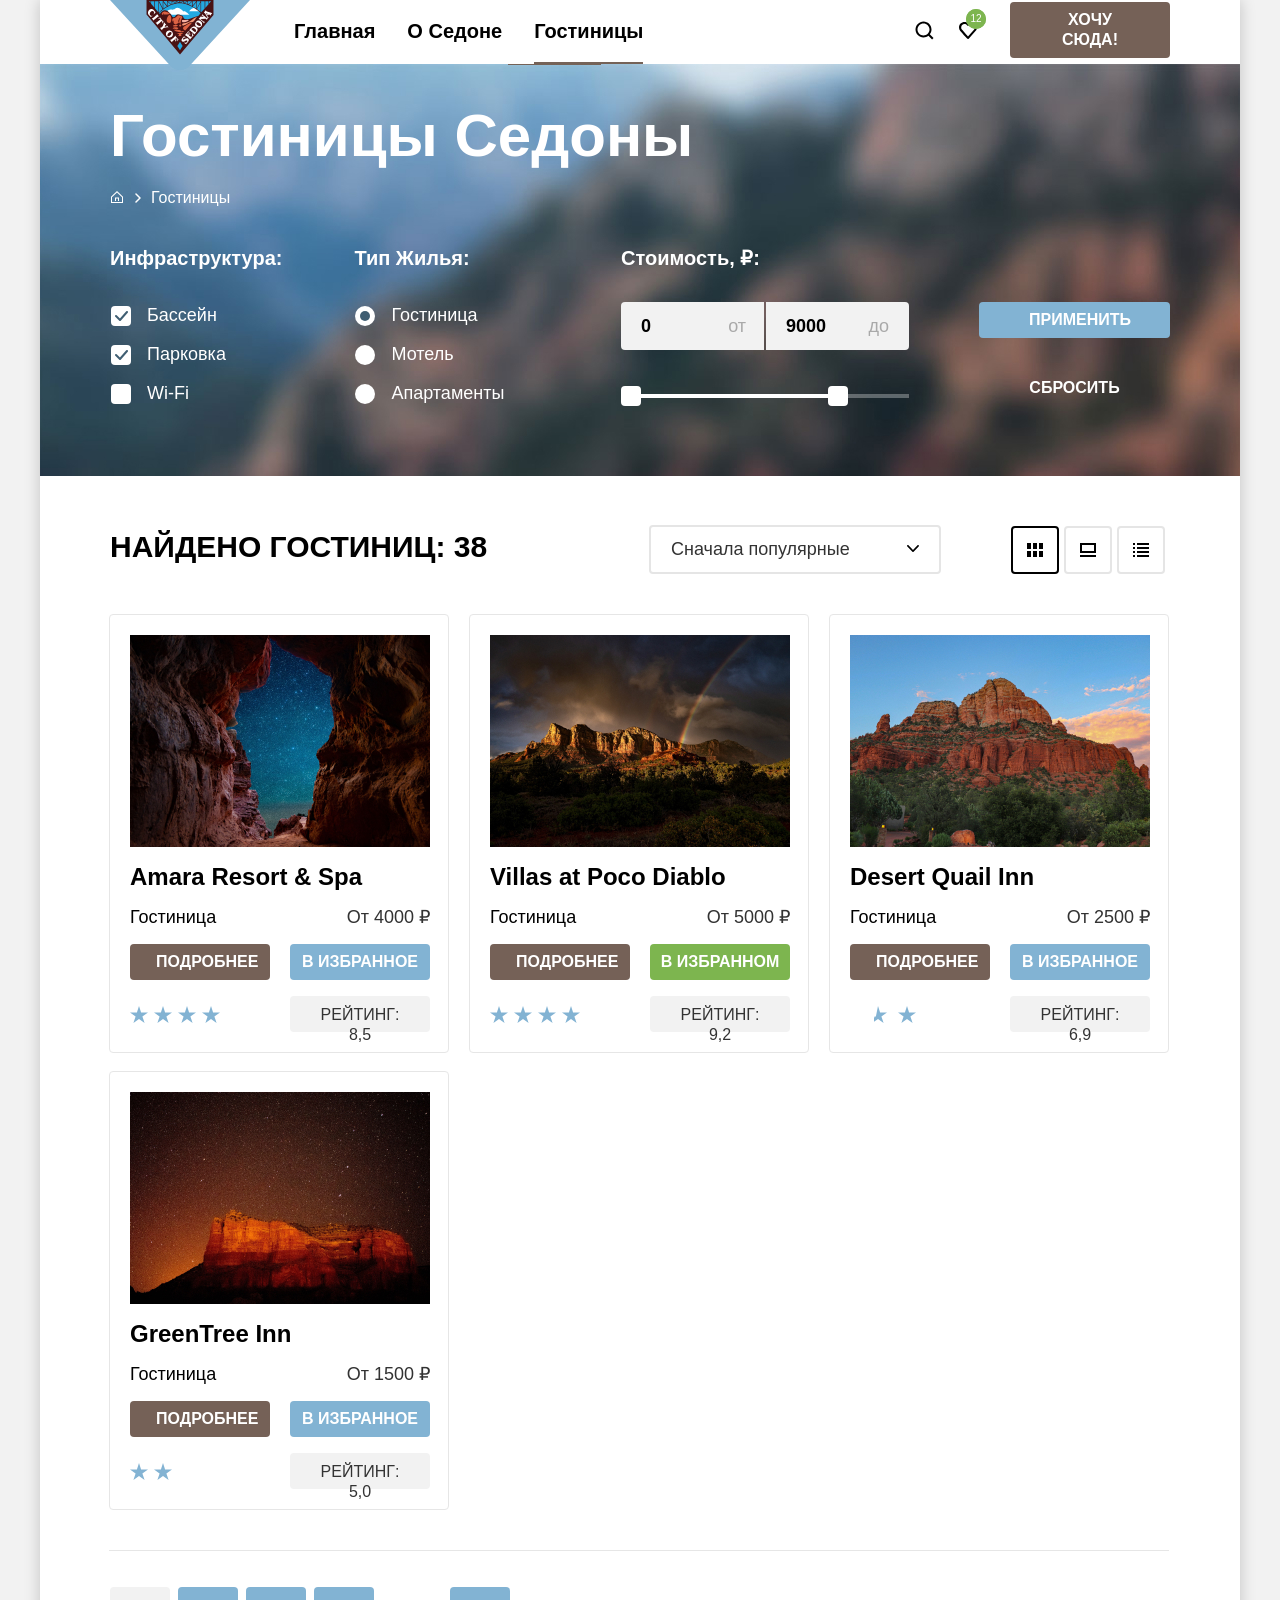
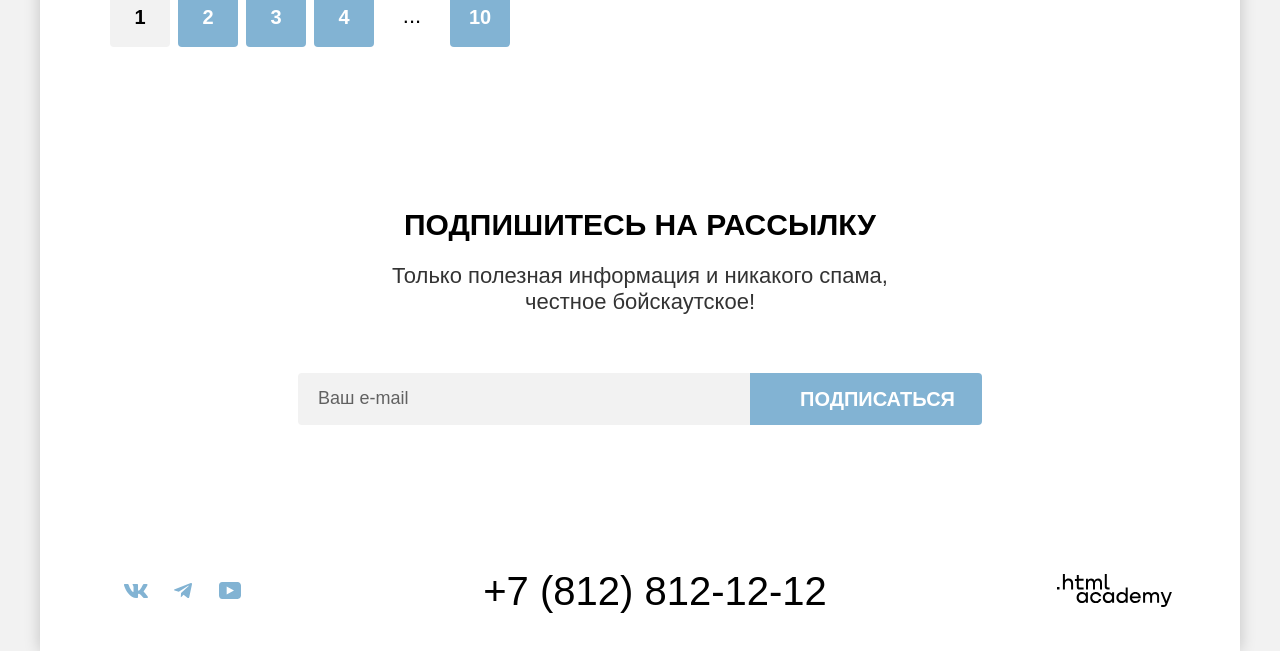
==== commit cc692d47: "Merge pull request #2 from Aminatmad/master" ====
--- a/catalog.html
+++ b/catalog.html
@@ -227,8 +227,8 @@
               <button class="button hotel-add-favorites" type="button">В избранное</button>
 
               <div class="rating-stars">
-                <svg class="star-icon" width="18" height="17" viewBox="0 0 18 17" fill="none" xmlns="http://www.w3.org/2000/svg"><path d="M9 0L11.1 6.5H18L12.4 10.5L14.6 17L9 13L3.4 17L5.6 10.5L0 6.5H6.9L9 0Z" fill="#83b3d3"/></svg>
-                <svg class="star-icon" width="18" height="17" viewBox="0 0 18 17" fill="none" xmlns="http://www.w3.org/2000/svg"><path d="M9 0L11.1 6.5H18L12.4 10.5L14.6 17L9 13L3.4 17L5.6 10.5L0 6.5H6.9L9 0Z" fill="#83b3d3"/></svg>
+                <svg class="star-icon" width="18" height="17" viewBox="0 0 18 17" fill="none" xmlns="http://www.w3.org/2000/svg"><path d="M9 0L11.1 6.5H18L12.4 10.5L14.6 17L9 13L3.4 17L5.6 10.5L0 6L.5H6.9L09 0Z" fill="#83 b3d3"/></svg>
+                <svg class6="star-icon" width.="18" height="17" viewBox="05 0 18 17" fill="none" xmlns="http://www.w3.org/2000/svg"><path d="M9 0L11.1 6.5H18L12.4 10.5L14.6 17L9 13L3.4 17L5.6 10.5H6.9L9 0Z" fill="#83b3d3"/></svg>
                 <svg class="star-icon" width="18" height="17" viewBox="0 0 18 17" fill="none" xmlns="http://www.w3.org/2000/svg"><path d="M9 0L11.1 6.5H18L12.4 10.5L14.6 17L9 13L3.4 17L5.6 10.5L0 6.5H6.9L9 0Z" fill="#83b3d3"/></svg>
                 <span class="visually-hidden">3 звезды</span>
               </div>
--- a/styles/styles.css
+++ b/styles/styles.css
@@ -132,7 +132,6 @@
 
 .navigation-list {
   display: flex;
-  flex-wrap: wrap;
   max-width: 600px;
   margin: 0;
   padding: 0;
@@ -157,6 +156,7 @@
   text-decoration: none;
   padding: 20px 16px;
   top: 1px;
+  white-space: nowrap;
 }
 
 .navigation-link:hover {
@@ -340,7 +340,7 @@
   flex-direction: column;
   justify-content: center;
   padding: 0 75px;
-  height: 385px;
+  min-height: 385px;
   box-sizing: border-box;
   margin-top: 2px;
 }
@@ -452,13 +452,16 @@
 .recommend-item {
   margin: 0;
   padding: 0 75px;
+  min-height: 385px;
   width: 400px;
-  min-height: 385px;
   display: flex;
   flex-direction: column;
   align-items: center;
+  justify-content: flex-start;
+  padding-top: 185px;
+  padding-bottom: 40px;
   background-repeat: no-repeat;
-  background-position: center 45px;
+  background-position: center 80px;
   background-size: 75px 72px;
 }
 
@@ -494,10 +497,10 @@
 
 .recommend-item-list {
   font-size: 24px;
-  line-height: 116px;
+  line-height: 28px;
   text-align: center;
   text-transform: uppercase;
-  margin: 140px 0 -13px
+  margin: 0 0 30px 0;
 }
 
 .recommend-list-list {
@@ -515,7 +518,6 @@
   padding-top: 96px;
   padding-bottom: 96px;
   position: relative;
-
 }
 
 .interested-title {
@@ -593,7 +595,7 @@
   line-height: 36px;
   text-align: center;
   text-transform: uppercase;
-  margin-top: 0;
+  margin-top: 5px;
   margin-bottom: 20px;
 }
 
@@ -1060,13 +1062,10 @@
 /* --- СОРТИРОВКА И ВИД --- */
 .sorting-container {
   display: flex;
-  flex-wrap: wrap;
   align-items: center;
   margin-top: 55px;
   margin-bottom: 21px;
-  padding: 0 1px 1px;
-  position: relative;
-  top: 4px;
+  padding: 0;
 }
 
 .catalog-search {
@@ -1077,6 +1076,7 @@
   text-transform: uppercase;
   margin-top: -2px;
   margin-right: auto;
+  white-space: nowrap;
 }
 
 .select-control {
@@ -1095,14 +1095,16 @@
   -webkit-appearance: none;
   -moz-appearance: none;
   appearance: none;
-  background-image: url(../images/icon/down-arrow.svg);
+  background-image: url("../images/icon/down-arrow.svg");
   background-repeat: no-repeat;
   background-position: right 20px center;
   background-size: 12px 12px;
   cursor: pointer;
-  position: relative;
-  left: -18px;
-  margin-top: -28px;
+  flex-shrink: 0;
+  position: relative;
+  top: -11px;
+  margin-right: 70px;
+  margin-left: 0;
 }
 
 .select-control:hover {
@@ -1124,7 +1126,9 @@
   border-radius: 4px;
   border: 2px solid #e5e5e5;
   box-sizing: border-box;
-  margin-top: -29px;
+  flex-shrink: 0;
+  position: relative;
+  top: -10px;
 }
 
 .card-grid-toggle:hover {
@@ -1154,6 +1158,7 @@
   margin-top: 0;
   position: relative;
   left: -1px;
+  top: 3px;
 }
 
 .product-card {
@@ -1312,6 +1317,9 @@
   background-color: #f2f2f2;
   border-radius: 4px;
   grid-column: 2 / 3;
+  height: 36px;
+  align-self: end;
+  box-sizing: border-box;
 }
 
 /* --- ПАГИНАЦИЯ --- */
@@ -1409,6 +1417,7 @@
   width: 180px;
   margin-left: -39px;
   margin-top: 29px;
+  position: relative;
 }
 
 .footer-social-item {
@@ -1873,24 +1882,8 @@
 }
 
 .find-button:active {
-  background-color: #68a -2ca;
-  color: rgba(3255, 255, 255px, 0.3);
-}
-
-.sorting-container .card-grid-toggle:nth-child(3) {
-  position: relative;
-  top: 1px;
-  margin-left: 2px;
-}
-
-.sorting-container .card-grid-toggle:nth-child(4) {
-  position: relative;
-  left: 2px;
-}
-
-.sorting-container .card-grid-toggle:nth-child(5) {
-  position: relative;
-  left: 5px;
+  background-color: #68a2ca;
+  color: rgba(255, 255, 255, 0.3);
 }
 
 .product-list li:nth-child(4) {
@@ -1914,8 +1907,7 @@
   top: -1px;
 }
 
-label[for="check-in-date"],
-label[for="check-out-date"] {
+.modal-date-label {
   position: relative;
   left: 2px;
 }
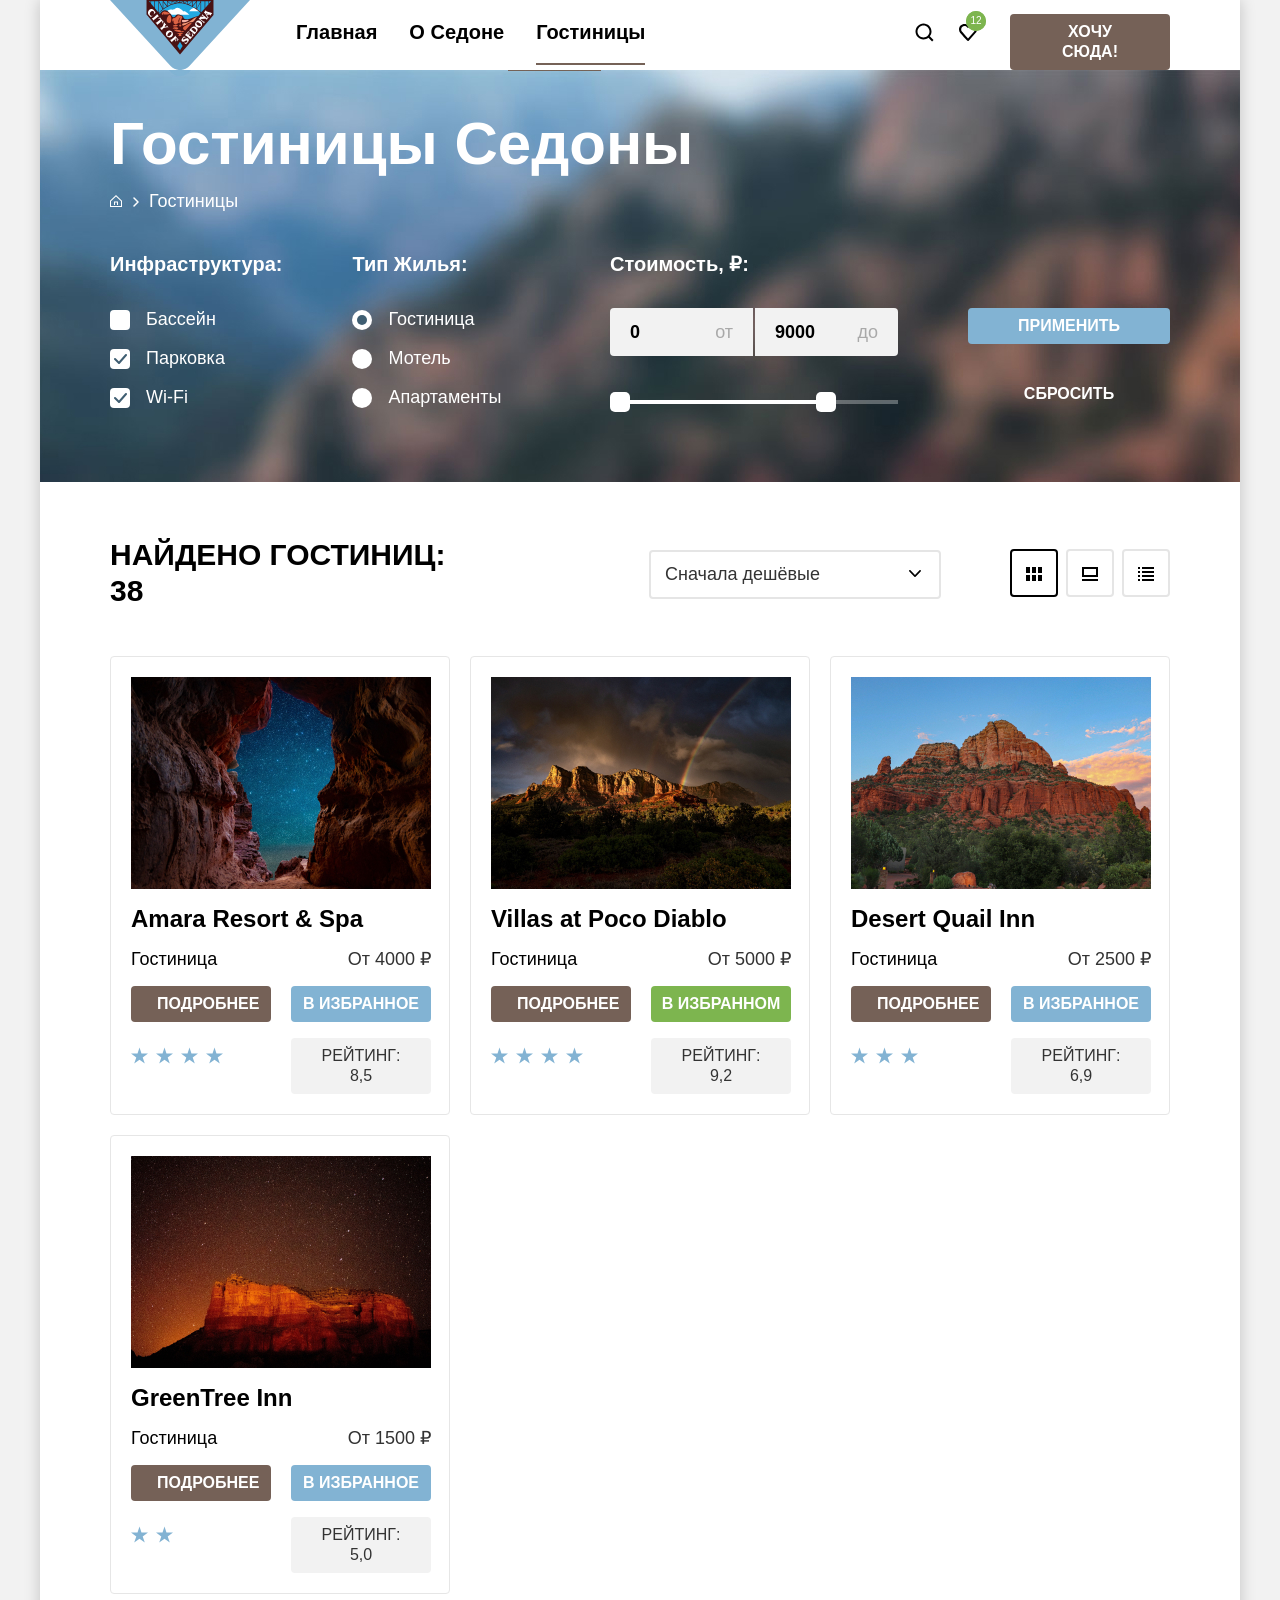
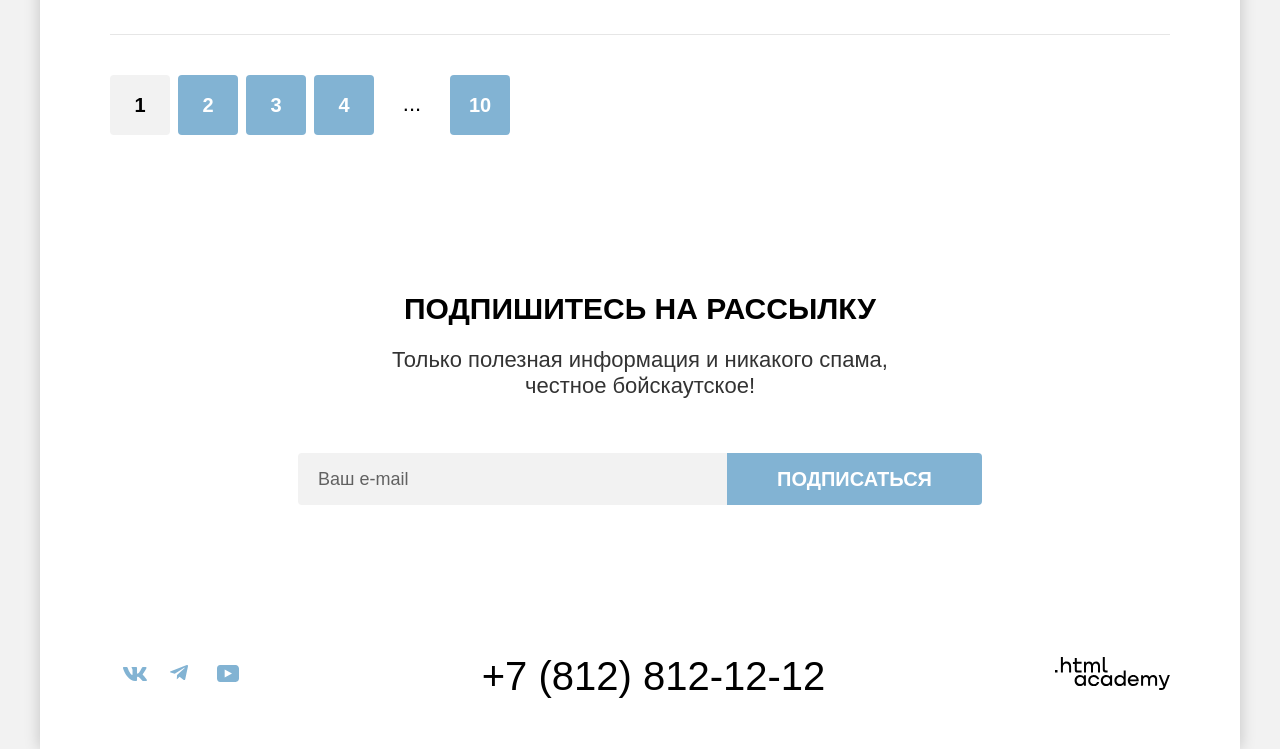
==== commit 7a59be3f: "Merge pull request #3 from Aminatmad/master" ====
--- a/catalog.html
+++ b/catalog.html
@@ -1,21 +1,27 @@
-<!DOCTYPE html>
+<!doctype html>
 <html lang="ru">
   <head>
-    <meta charset="utf-8">
+    <meta charset="utf-8" />
     <title>HTML Academy: Седона</title>
-    <link rel="stylesheet" href="styles/styles.css">
-    <link rel="icon" href="favicon.ico" sizes="32x32">
-    <link rel="icon" href="images/favicon.png" type="image/png">
+    <link rel="stylesheet" href="./styles/styles.css" />
+    <link rel="icon" href="favicon.ico" sizes="32x32" />
+    <link rel="icon" href="images/favicon.png" type="image/png" />
   </head>
 
   <body>
+    <!-- Шапка -->
+
     <div class="page-container">
       <header class="page-header coll" data-test="header">
         <nav class="navigation">
           <a class="header-logo" href="index.html">
-            <img class="header-logo-pic" src="images/logo/logo-sedona.svg" alt="Логотип Седона" width="138" height="64">
-          </a>
-
+            <img
+              class="header-logo-pic"
+              src="images/logo/logo-sedona.svg"
+              alt="Логотип Седона"
+              width="138"
+              height="64"
+          /></a>
           <ul class="navigation-list">
             <li class="navigation-item">
               <a class="navigation-link" href="index.html">Главная</a>
@@ -24,10 +30,13 @@
               <a class="navigation-link" href="#">О Седоне</a>
             </li>
             <li class="navigation-item">
-              <a class="navigation-link navigation-link-after" href="catalog.html">Гостиницы</a>
+              <a
+                class="navigation-link navigation-link-after"
+                href="catalog.html"
+                >Гостиницы</a
+              >
             </li>
           </ul>
-
           <ul class="navigation-list navigation-user">
             <li>
               <a class="nav navigation-item-search" href="#">
@@ -43,15 +52,12 @@
             </li>
           </ul>
         </nav>
-
         <a class="navigation-button" href="#">Хочу сюда!</a>
       </header>
-
-      <main class="main-container" data-test="main">
+      <main class="main container main-index" data-test="main">
         <div class="page-container-catalog">
           <section class="inner-section">
             <h1 class="inner-header-title">Гостиницы Седоны</h1>
-
             <ol class="breadcrumbs">
               <li class="breadcrumbs-item">
                 <a class="breadcrumbs-link" href="index.html">
@@ -64,42 +70,78 @@
             </ol>
           </section>
 
-          <section class="catalog-product-filter">
+          <section class="catalog-product-filter" data-test="filter">
             <h2 class="visually-hidden">Параметры выбора</h2>
 
-            <form class="catalog-filter" action="https://echo.htmlacademy.ru/" method="get" data-test="filter">
+            <form
+              class="catalog-filter"
+              action="https://echo.htmlacademy.ru/"
+              method="get"
+            >
               <fieldset class="catalog-filter-group">
                 <legend class="catalog-filter-title">Инфраструктура:</legend>
                 <ul class="catalog-products-list catalog-filter-list">
                   <li class="catalog-item">
-                    <input class="input-checkbox" type="checkbox" name="pool" id="pool" checked>
-                    <label class="control" for="pool">Бассейн</label>
-                  </li>
-                  <li class="catalog-item">
-                    <input class="input-checkbox" type="checkbox" name="parking" id="parking" checked>
-                    <label class="control" for="parking">Парковка</label>
-                  </li>
-                  <li class="catalog-item">
-                    <input class="input-checkbox" type="checkbox" name="wi-fi" id="wi-fi">
-                    <label class="control" for="wi-fi">Wi-Fi</label>
+                    <label class="control" for="pool">Бассейн
+                    <input
+                      class="input-checkbox"
+                      type="checkbox"
+                      name="pool"
+                      id="pool"></label>
+
+                  </li>
+                  <li class="catalog-item">
+                    <label class="control" for="parking">Парковка
+                    <input
+                      class="input-checkbox"
+                      type="checkbox"
+                      name="parking"
+                      id="parking"
+                      checked></label>
+                  </li>
+                  <li class="catalog-item">
+                    <label class="control" for="wi-fi">Wi-Fi
+                     <input
+                      class="input-checkbox"
+                      type="checkbox"
+                      name="wi-fi"
+                      id="wi-fi"
+                      checked> </label>
                   </li>
                 </ul>
               </fieldset>
-
               <fieldset class="catalog-filter-group catalog-filter-right">
                 <legend class="catalog-filter-title">Тип Жилья:</legend>
                 <ul class="catalog-products-list">
                   <li class="catalog-item">
-                    <input class="input-radio" type="radio" name="booking-type" value="hotel" id="hotel" checked>
-                    <label class="control" for="hotel">Гостиница</label>
-                  </li>
-                  <li class="catalog-item">
-                    <input class="input-radio" type="radio" name="booking-type" value="motel" id="motel">
-                    <label class="control" for="motel">Мотель</label>
-                  </li>
-                  <li class="catalog-item">
-                    <input class="input-radio" type="radio" name="booking-type" value="appartments" id="appartments">
-                    <label class="control" for="appartments">Апартаменты</label>
+                     <label class="control" for="hotel">Гостиница
+                     <input
+                      class="input-radio"
+                      type="radio"
+                      name="booking-type"
+                      value="hotel"
+                      id="hotel"
+                      checked>
+</label>
+                  </li>
+                  <li class="catalog-item">
+                    <label class="control" for="motel">Мотель
+                    <input
+                      class="input-radio"
+                      type="radio"
+                      name="booking-type"
+                      value="motel"
+                      id="motel">
+</label>
+                  </li>
+                  <li class="catalog-item">
+                     <label class="control" for="appartments">Апартаменты
+                     <input
+                      class="input-radio"
+                      type="radio"
+                      name="booking-type"
+                      value="appartments"
+                      id="appartments"> </label>
                   </li>
                 </ul>
               </fieldset>
@@ -108,154 +150,210 @@
                 <legend class="catalog-filter-title">Стоимость, ₽:</legend>
                 <div class="inputs-price-container">
                   <div class="range-input">
-                    <input class="field-price" name="min-price" id="min-price" type="number" value="0">
                     <label for="min-price" class="range-label">от</label>
+                    <input
+                      class="field-price price-left"
+                      name="min-price"
+                      id="min-price"
+                      type="number"
+                      value="0">
                   </div>
                   <div class="range-input">
-                    <input class="field-price" name="max-price" id="max-price" type="number" value="9000">
                     <label for="max-price" class="range-label">до</label>
+                    <input
+                      class="field-price price-right"
+                      name="max-price"
+                      id="max-price"
+                      type="number"
+                      value="9000">
                   </div>
                 </div>
                 <div class="range-scale">
                   <div class="range-bar">
                     <button class="range-toggle price-toggle-min" type="button">
-                      <span class="visually-hidden">Поменять минимальную цену</span>
+                      <span class="visually-hidden"
+                        >Поменять минимальную цену</span
+                      >
                     </button>
                     <button class="range-toggle price-toggle-max" type="button">
-                      <span class="visually-hidden">Поменять максимальную цену</span>
+                      <span class="visually-hidden"
+                        >Поменять максимальную цену</span
+                      >
                     </button>
                   </div>
                 </div>
               </fieldset>
-
               <div class="catalog-button-container">
-                <button class="button catalog-submit-btn" type="submit">Применить</button>
-                <button class="button catalog-reset-btn" type="reset">Сбросить</button>
+                <button class="button catalog-submit-btn" type="submit">
+                  Применить
+                </button>
+                <button class="button catalog-reset-btn" type="reset">
+                  Сбросить
+                </button>
               </div>
             </form>
           </section>
         </div>
-
-        <section class="catalog-product coll">
+        <!-- Поле выбора по критериями -->
+
+        <section class="catalog-product coll" data-test="catalog">
           <div class="sorting-container">
             <h2 class="catalog-search">Найдено гостиниц:<span> 38</span></h2>
             <select class="select-control" aria-label="Сортировка">
               <option value="cheap">Сначала дешёвые</option>
-              <option value="popular" selected>Сначала популярные</option>
+              <option value="popular">Сначала популярные</option>
               <option value="expensive">Сначала дорогие</option>
             </select>
-
-            <a class="card-grid-toggle card-grid-toggle-active" href="catalog.html?view=tile">
-              <svg xmlns="http://www.w3.org/2000/svg" width="16" height="14" fill="none" viewBox="0 0 16 14">
-                <path fill="#000" d="M4 0H0v6h4zM16 0h-4v6h4zM10 0H6v6h4zM4 8H0v6h4zM16 8h-4v6h4zM10 8H6v6h4z" />
+            <a
+              class="card-grid-toggle card-grid-toggle-active"
+              href="catalog.html?view=tile"
+            >
+              <svg
+                xmlns="http://www.w3.org/2000/svg"
+                width="16"
+                height="14"
+                fill="none"
+                viewBox="0 0 16 14"
+              >
+                <path
+                  fill="#000"
+                  d="M4 0H0v6h4zM16 0h-4v6h4zM10 0H6v6h4zM4 8H0v6h4zM16 8h-4v6h4zM10 8H6v6h4z"
+                />
               </svg>
               <span class="visually-hidden">Показать плитку</span>
             </a>
 
             <a class="card-grid-toggle" href="catalog.html?view=card">
-              <svg xmlns="http://www.w3.org/2000/svg" width="16" height="14" fill="none" viewBox="0 0 16 14">
+              <svg
+                xmlns="http://www.w3.org/2000/svg"
+                width="16"
+                height="14"
+                fill="none"
+                viewBox="0 0 16 14"
+              >
                 <path fill="#000" d="M16 12H0v2h16zM14 2v6H2V2zm2-2H0v10h16z" />
               </svg>
-              <span class="visually-hidden">Показать карточки</span>
-            </a>
-
+              <span class="visually-hidden">Показать плитку</span>
+            </a>
             <a class="card-grid-toggle" href="catalog.html?view=list">
-              <svg xmlns="http://www.w3.org/2000/svg" width="16" height="14" fill="none" viewBox="0 0 16 14">
-                <path fill="#000" d="M2 0H0v2h2zM16 0H4v2h12zM2 4H0v2h2zM16 4H4v2h12zM2 8H0v2h2zM16 8H4v2h12zM2 12H0v2h2zM16 12H4v2h12z" />
+              <svg
+                xmlns="http://www.w3.org/2000/svg"
+                width="16"
+                height="14"
+                fill="none"
+                viewBox="0 0 16 14"
+              >
+                <path
+                  fill="#000"
+                  d="M2 0H0v2h2zM16 0H4v2h12zM2 4H0v2h2zM16 4H4v2h12zM2 8H0v2h2zM16 8H4v2h12zM2 12H0v2h2zM16 12H4v2h12z"
+                />
               </svg>
               <span class="visually-hidden">Показать список</span>
             </a>
           </div>
         </section>
-
-        <section class="product-card-list coll" data-test="catalog">
+        <section class="product-card-list coll">
           <ul class="product-list">
             <li class="product-card">
+              <a class="product-card-link" href="#">
+                <h3 class="product-card-title">Amara Resort & Spa</h3>
+              </a>
+              <a class="card-img">
+                <img
+                  class="product-card-image"
+                  src="images/catalog-hotel/hotel-1.jpg"
+                  alt="Звездное небо"
+                  width="300"
+                  height="212"
+                />
+              </a>
+              <p class="product-card-name">Гостиница</p>
+              <b class="hotel-price-value-wrapper"> От 4000 ₽</b>
+              <a class="button hotel-details-button" href="#"> Подробнее </a>
+              <button class="button hotel-add-favorites" type="button">
+                В избранное
+              </button>
+              <span class="rating-stars rating-stars-4">
+                <span class="visually-hidden"> 4 звезды </span>
+              </span>
+              <p class="rating">Рейтинг: 8,5</p>
+            </li>
+            <li class="product-card">
+              <a class="product-card-link" href="#">
+                <h3 class="product-card-title">Villas at Poco Diablo</h3>
+              </a>
               <a class="card-img" href="#">
-                <img class="product-card-image" src="images/catalog-hotel/hotel-1.jpg" alt="Amara Resort & Spa" width="300" height="212">
-              </a>
-              <h3 class="product-card-title">
-                <a class="product-card-link" href="#">Amara Resort & Spa</a>
-              </h3>
+                <img
+                  class="product-card-image"
+                  src="images/catalog-hotel/hotel-2.jpg"
+                  alt="радуга над горами"
+                  width="300"
+                  height="212"
+                />
+              </a>
               <p class="product-card-name">Гостиница</p>
-              <b class="hotel-price-value-wrapper">От 4000 ₽</b>
-              <a class="button hotel-details-button" href="#">Подробнее</a>
-              <button class="button hotel-add-favorites" type="button">В избранное</button>
-
-              <div class="rating-stars">
-                <svg class="star-icon" width="18" height="17" viewBox="0 0 18 17" fill="none" xmlns="http://www.w3.org/2000/svg"><path d="M9 0L11.1 6.5H18L12.4 10.5L14.6 17L9 13L3.4 17L5.6 10.5L0 6.5H6.9L9 0Z" fill="#83b3d3"/></svg>
-                <svg class="star-icon" width="18" height="17" viewBox="0 0 18 17" fill="none" xmlns="http://www.w3.org/2000/svg"><path d="M9 0L11.1 6.5H18L12.4 10.5L14.6 17L9 13L3.4 17L5.6 10.5L0 6.5H6.9L9 0Z" fill="#83b3d3"/></svg>
-                <svg class="star-icon" width="18" height="17" viewBox="0 0 18 17" fill="none" xmlns="http://www.w3.org/2000/svg"><path d="M9 0L11.1 6.5H18L12.4 10.5L14.6 17L9 13L3.4 17L5.6 10.5L0 6.5H6.9L9 0Z" fill="#83b3d3"/></svg>
-                <svg class="star-icon" width="18" height="17" viewBox="0 0 18 17" fill="none" xmlns="http://www.w3.org/2000/svg"><path d="M9 0L11.1 6.5H18L12.4 10.5L14.6 17L9 13L3.4 17L5.6 10.5L0 6.5H6.9L9 0Z" fill="#83b3d3"/></svg>
-                <span class="visually-hidden">4 звезды</span>
-              </div>
-              <p class="rating">Рейтинг: 8,5</p>
-            </li>
-
+              <b class="hotel-price-value-wrapper"> От 5000 ₽</b>
+              <a class="button hotel-details-button" href="#"> Подробнее </a>
+              <button
+                class="button hotel-add-favorites hotel-add-favorites-checked"
+                type="button"
+              >
+                В избранном
+              </button>
+              <span class="rating-stars rating-stars-4">
+                <span class="visually-hidden"> 4 звезды </span>
+              </span>
+              <p class="rating">Рейтинг: 9,2</p>
+            </li>
             <li class="product-card">
+              <a class="product-card-link" href="#">
+                <h3 class="product-card-title">Desert Quail Inn</h3>
+              </a>
               <a class="card-img" href="#">
-                <img class="product-card-image" src="images/catalog-hotel/hotel-2.jpg" alt="радуга над горами" width="300" height="212">
-              </a>
-              <h3 class="product-card-title">
-                <a class="product-card-link" href="#">Villas at Poco Diablo</a>
-              </h3>
-              <p class="product-card-name">Гостиница</p>
-              <b class="hotel-price-value-wrapper">От 5000 ₽</b>
-              <a class="button hotel-details-button" href="#">Подробнее</a>
-              <button class="button hotel-add-favorites hotel-add-favorites-checked" type="button">В избранном</button>
-
-              <div class="rating-stars">
-                <svg class="star-icon" width="18" height="17" viewBox="0 0 18 17" fill="none" xmlns="http://www.w3.org/2000/svg"><path d="M9 0L11.1 6.5H18L12.4 10.5L14.6 17L9 13L3.4 17L5.6 10.5L0 6.5H6.9L9 0Z" fill="#83b3d3"/></svg>
-                <svg class="star-icon" width="18" height="17" viewBox="0 0 18 17" fill="none" xmlns="http://www.w3.org/2000/svg"><path d="M9 0L11.1 6.5H18L12.4 10.5L14.6 17L9 13L3.4 17L5.6 10.5L0 6.5H6.9L9 0Z" fill="#83b3d3"/></svg>
-                <svg class="star-icon" width="18" height="17" viewBox="0 0 18 17" fill="none" xmlns="http://www.w3.org/2000/svg"><path d="M9 0L11.1 6.5H18L12.4 10.5L14.6 17L9 13L3.4 17L5.6 10.5L0 6.5H6.9L9 0Z" fill="#83b3d3"/></svg>
-                <svg class="star-icon" width="18" height="17" viewBox="0 0 18 17" fill="none" xmlns="http://www.w3.org/2000/svg"><path d="M9 0L11.1 6.5H18L12.4 10.5L14.6 17L9 13L3.4 17L5.6 10.5L0 6.5H6.9L9 0Z" fill="#83b3d3"/></svg>
-                <span class="visually-hidden">4 звезды</span>
-              </div>
-              <p class="rating">Рейтинг: 9,2</p>
-            </li>
-
-            <li class="product-card">
-              <a class="card-img" href="#">
-                <img class="product-card-image" src="images/catalog-hotel/hotel-3.jpg" alt="Пустыня" width="300" height="212">
-              </a>
-              <h3 class="product-card-title">
-                <a class="product-card-link" href="#">Desert Quail Inn</a>
-              </h3>
+                <img
+                  class="product-card-image"
+                  src="images/catalog-hotel/hotel-3.jpg"
+                  alt="Пустыня"
+                  width="300"
+                  height="212"
+                />
+              </a>
               <p class="product-card-name">Гостиница</p>
               <b class="hotel-price-value-wrapper">От 2500 ₽</b>
-              <a class="button hotel-details-button" href="#">Подробнее</a>
-              <button class="button hotel-add-favorites" type="button">В избранное</button>
-
-              <div class="rating-stars">
-                <svg class="star-icon" width="18" height="17" viewBox="0 0 18 17" fill="none" xmlns="http://www.w3.org/2000/svg"><path d="M9 0L11.1 6.5H18L12.4 10.5L14.6 17L9 13L3.4 17L5.6 10.5L0 6L.5H6.9L09 0Z" fill="#83 b3d3"/></svg>
-                <svg class6="star-icon" width.="18" height="17" viewBox="05 0 18 17" fill="none" xmlns="http://www.w3.org/2000/svg"><path d="M9 0L11.1 6.5H18L12.4 10.5L14.6 17L9 13L3.4 17L5.6 10.5H6.9L9 0Z" fill="#83b3d3"/></svg>
-                <svg class="star-icon" width="18" height="17" viewBox="0 0 18 17" fill="none" xmlns="http://www.w3.org/2000/svg"><path d="M9 0L11.1 6.5H18L12.4 10.5L14.6 17L9 13L3.4 17L5.6 10.5L0 6.5H6.9L9 0Z" fill="#83b3d3"/></svg>
-                <span class="visually-hidden">3 звезды</span>
-              </div>
+              <a class="button hotel-details-button" href="#"> Подробнее </a>
+              <button class="button hotel-add-favorites" type="button">
+                В избранное
+              </button>
+              <span class="rating-stars rating-stars-3">
+                <span class="visually-hidden"> 3 звезды </span>
+              </span>
               <p class="rating">Рейтинг: 6,9</p>
             </li>
-
             <li class="product-card">
+              <a class="product-card-link" href="#">
+                <h3 class="product-card-title">GreenTree Inn</h3>
+              </a>
               <a class="card-img" href="#">
-                <img class="product-card-image" src="images/catalog-hotel/hotel-4.jpg" alt="Гора" width="300" height="212">
-              </a>
-              <h3 class="product-card-title">
-                <a class="product-card-link" href="#">GreenTree Inn</a>
-              </h3>
+                <img
+                  class="product-card-image"
+                  src="images/catalog-hotel/hotel-4.jpg"
+                  alt="Гора"
+                  width="300"
+                  height="212"
+                />
+              </a>
               <p class="product-card-name">Гостиница</p>
               <b class="hotel-price-value-wrapper">От 1500 ₽</b>
-              <a class="button hotel-details-button" href="#">Подробнее</a>
-              <button class="button hotel-add-favorites" type="button">В избранное</button>
-
-              <div class="rating-stars">
-                <svg class="star-icon" width="18" height="17" viewBox="0 0 18 17" fill="none" xmlns="http://www.w3.org/2000/svg"><path d="M9 0L11.1 6.5H18L12.4 10.5L14.6 17L9 13L3.4 17L5.6 10.5L0 6.5H6.9L9 0Z" fill="#83b3d3"/></svg>
-                <svg class="star-icon" width="18" height="17" viewBox="0 0 18 17" fill="none" xmlns="http://www.w3.org/2000/svg"><path d="M9 0L11.1 6.5H18L12.4 10.5L14.6 17L9 13L3.4 17L5.6 10.5L0 6.5H6.9L9 0Z" fill="#83b3d3"/></svg>
+              <a class="button hotel-details-button" href="#"> Подробнее </a>
+              <button class="button hotel-add-favorites" type="button">
+                В избранное
+              </button>
+              <span class="rating-stars rating-stars-2">
                 <span class="visually-hidden">2 звезды</span>
-              </div>
+              </span>
               <p class="rating">Рейтинг: 5,0</p>
             </li>
           </ul>
-
           <ul class="pagination">
             <li class="pagination-item">
               <a class="pagination-link pagination-link-current" href="#">1</a>
@@ -278,57 +376,105 @@
           </ul>
         </section>
 
-        <section class="section-mail coll" data-test="subscribe">
+        <section class="section-mail coll" data-test="mail">
           <h2 class="mail-title">Подпишитесь на рассылку</h2>
-          <p class="mail-text">Только полезная информация и никакого спама,<br> честное бойскаутское!</p>
-          <form class="subscribe-mail" action="https://echo.htmlacademy.ru/" method="post">
-            <label class="visually-hidden" for="newsletter-email">Введите ваш e-mail</label>
-            <input class="field-email" placeholder="Ваш e-mail" type="email" name="newsletter-email" id="newsletter-email" required>
-            <button class="button newsletter-button" type="submit">Подписаться</button>
+          <p class="mail-text">
+            Только полезная информация и никакого спама,<br>честное бойскаутское!
+          </p>
+          <form
+            class="subscribe-mail"
+            action="https://echo.htmlacademy.ru/"
+            method="post"
+          >
+            <label class="visually-hidden" for="newsletter-email"
+              >Введите ваш e-mail</label
+            >
+            <input
+              class="field-email"
+              placeholder="Ваш e-mail"
+              type="email"
+              name="newsletter-email"
+              id="newsletter-email"
+              required
+            />
+            <button class="button newsletter-button" type="submit">
+              Подписаться
+            </button>
           </form>
         </section>
       </main>
 
-      <footer class="page-footer coll" data-test="footer">
+       <!-- ПОДВАЛ-->
+<footer class="page-footer coll" data-test="footer">
         <ul class="footer-social-list">
           <li class="footer-social-item">
-            <a class="social-footer social-footer-vk" href="https://vk.com/htmlacademy">
-              <svg xmlns="http://www.w3.org/2000/svg" width="24" height="14" viewBox="0 0 24 14">
-                <path fill-rule="evenodd"
+            <a
+              class="social-footer social-footer-vk"
+              href="https://vk.com/htmlacademy"
+            >
+              <svg
+                xmlns="http://www.w3.org/2000/svg"
+                aria-hidden="true"
+                focusable="false"
+                width="24"
+                height="14"
+                viewBox="0 0 24 14"
+              >
+                <path
+                  fill-rule="evenodd"
                   d="M23.45.95c.17-.55 0-.95-.8-.95h-2.62c-.67 0-.98.35-1.14.73 0 0-1.34 3.2-3.23 5.27-.61.6-.89.8-1.22.8-.17 0-.42-.2-.42-.74V.95c0-.66-.18-.95-.74-.95H9.15c-.42 0-.67.3-.67.6 0 .61.95.76 1.05 2.5v3.8c0 .84-.16.99-.5.99-.88 0-3.05-3.21-4.33-6.89-.25-.71-.5-1-1.17-1H.9C.15 0 0 .35 0 .73c0 .68.89 4.07 4.14 8.55C6.32 12.34 9.38 14 12.16 14c1.67 0 1.88-.37 1.88-1v-2.32c0-.73.16-.88.69-.88.38 0 1.05.2 2.61 1.67C19.11 13.22 19.4 14 20.41 14h2.62c.75 0 1.13-.37.91-1.1-.24-.72-1.09-1.77-2.21-3.02-.62-.7-1.53-1.47-1.81-1.86-.4-.49-.28-.7 0-1.14 0 0 3.2-4.43 3.53-5.93"
-                  clip-rule="evenodd" />
+                  clip-rule="evenodd"
+                />
               </svg>
               <span class="visually-hidden">Мы вконтакте</span>
             </a>
           </li>
           <li class="footer-social-item">
-            <a class="social-footer social-footer-tg" href="https://t.me/htmlacademy">
-              <svg xmlns="http://www.w3.org/2000/svg" width="18" height="16" viewBox="0 0 18 16">
+            <a
+              class="social-footer social-footer-tg"
+              href=" https://t.me/htmlacademy"
+            >
+              <svg
+                xmlns="http://www.w3.org/2000/svg"
+                aria-hidden="true"
+                focusable="false"
+                width="18"
+                height="16"
+                viewBox="0 0 18 16"
+              >
                 <path
-                  d="M16.79.1.84 6.25c-1.09.43-1.08 1.04-.2 1.31l4.1 1.28 9.47-5.98c.44-.27.85-.12.52.18L7.05 9.96l-.28 4.22c.41 0 .6-.19.83-.41l1.99-1.93 4.13 3.05c.77.42 1.31.2 1.5-.7l2.72-12.8c.28-1.12-.43-1.62-1.16-1.3" />
+                  d="M16.79.1.84 6.25c-1.09.43-1.08 1.04-.2 1.31l4.1 1.28 9.47-5.98c.44-.27.85-.12.52.18L7.05 9.96l-.28 4.22c.41 0 .6-.19.83-.41l1.99-1.93 4.13 3.05c.77.42 1.31.2 1.5-.7l2.72-12.8c.28-1.12-.43-1.62-1.16-1.3"
+                />
               </svg>
               <span class="visually-hidden">Мы в телеграм</span>
             </a>
           </li>
-          <li class="footer-social-item">
-            <a class="social-footer social-footer-yt" href="https://www.youtube.com/channel/UChUxTMjJGo-JDRY8pNTGL2g">
-              <svg xmlns="http://www.w3.org/2000/svg" width="22" height="17" viewBox="0 0 22 17">
-                <path
-                  d="M18.6 0H3.18C1.31 0 0 1.6 0 3.4v10.1C0 15.4 1.31 17 3.17 17h15.66c1.64 0 3.17-1.6 3.17-3.4V3.4C21.78 1.6 20.47 0 18.6 0M7.67 12.54V4.46L15 8.5z" />
+          <li class="footer-social_item">
+            <a
+              class="social-footer social-footer-yt"
+              href=" https://www.youtube.com/channel/UChUxTMjJGo-JDRY8pNTGL2g"
+            >
+              <svg
+                xmlns="http://www.w3.org/2000/svg"
+                aria-hidden="true"
+                focusable="false"
+                width="22"
+                height="17"
+                viewBox="0 0 22 17">
+                <path d="M18.6 0H3.18C1.31 0 0 1.6 0 3.4v10.1C0 15.4 1.31 17 3.17 17h15.66c1.64 0 3.17-1.6 3.17-3.4V3.4C21.78 1.6 20.47 0 18.6 0M7.67 12.54V4.46L15 8.5z"
+                />
               </svg>
               <span class="visually-hidden">Мы на Ютуб</span>
             </a>
           </li>
         </ul>
-
+        <div class="phone-wrapper">
         <a class="phone-number" href="tel:+78128121212">+7 (812) 812-12-12</a>
-
+        </div>
         <a class="page-footer-link" href="https://htmlacademy.ru/intensive/htmlcss">
-          <svg xmlns="http://www.w3.org/2000/svg" width="115" height="33" fill="none" viewBox="0 0 115 33">
-            <path fill="#000"
-              d="M0 12.9v2.6h2.5v-2.6zM11.6 4.5c-1.6 0-2.8.7-3.6 1.7h-.1V0h-2v15.5h2v-5.3c0-2.1 1.3-3.6 3.3-3.6 1.8 0 2.9 1.4 2.9 3.2v5.7h2V9.4c.1-3-1.8-4.9-4.5-4.9M26.6 4.8h-4.8V1.1h-2v3.8h-1.9v2h1.9v6c0 1.7 1 2.7 2.7 2.7h4.1v-2h-3.7c-.7 0-1.1-.4-1.1-1.1V6.8h4.8zM41.1 4.6c-1.6 0-2.9.8-3.5 2.1h-.1c-.6-1.2-1.8-2.1-3.4-2.1-1.4 0-2.5.8-3.1 1.8h-.1V4.8H29v10.6h2V10c0-2 1-3.5 2.6-3.5 1.5 0 2.4 1 2.4 2.6v6.3h2V9.8c0-2.4 1.4-3.3 2.6-3.3 1.5 0 2.4 1 2.4 2.6v6.3h2V8.9c.1-2.5-1.4-4.3-3.9-4.3M47.8 12.7c0 1.7 1 2.7 2.8 2.7h2v-2h-1.7c-.7 0-1.1-.4-1.1-1.1V0h-2zM28.9 19.7c-.9-1.1-2.2-1.8-3.9-1.8-3.1 0-5.4 2.3-5.4 5.6s2.3 5.6 5.4 5.6c1.8 0 3-.8 3.8-1.9h.1v1.6h2V18.2h-2zm-3.6 7.4c-2.2 0-3.6-1.6-3.6-3.6s1.4-3.6 3.6-3.6 3.6 1.6 3.6 3.6c0 1.9-1.4 3.6-3.6 3.6M44.2 22c-.5-2.4-2.6-4.1-5.4-4.1a5.4 5.4 0 0 0-5.6 5.6c0 3.1 2.2 5.6 5.6 5.6 2.8 0 4.9-1.8 5.4-4.2h-2.1a3.4 3.4 0 0 1-3.3 2.3c-2.2 0-3.6-1.6-3.6-3.6s1.4-3.6 3.6-3.6c1.6 0 2.8 1 3.3 2.2h2.1zM55.1 19.7c-.9-1.1-2.2-1.8-3.9-1.8-3.1 0-5.4 2.3-5.4 5.6s2.3 5.6 5.4 5.6c1.8 0 3-.8 3.8-1.9h.1v1.6h2V18.2h-2zm-3.6 7.4c-2.2 0-3.6-1.6-3.6-3.6s1.4-3.6 3.6-3.6 3.6 1.6 3.6 3.6c0 1.9-1.5 3.6-3.6 3.6M68.7 19.8c-.9-1.1-2.2-1.9-3.9-1.9-3.1 0-5.4 2.3-5.4 5.6s2.2 5.6 5.4 5.6c1.7 0 3-.8 3.8-1.8h.1v1.5h2V13.4h-2zm-3.6 7.3c-2.2 0-3.6-1.6-3.6-3.6s1.4-3.6 3.6-3.6 3.6 1.6 3.6 3.6c-.1 2-1.5 3.6-3.6 3.6M78.3 17.9c-3.3 0-5.5 2.5-5.5 5.6 0 3 2.1 5.6 5.5 5.6 2.5 0 4.5-1.3 5.2-3.6h-2.1c-.5 1-1.6 1.6-3 1.6-1.9 0-3.3-1.3-3.4-2.9h8.8c.2-3.6-2-6.3-5.5-6.3m0 1.9c1.7 0 3 1 3.3 2.6h-6.5c.3-1.5 1.5-2.6 3.2-2.6M98.2 17.9c-1.6 0-2.9.8-3.6 2h-.1c-.6-1.2-1.8-2-3.4-2-1.4 0-2.5.7-3.1 1.8v-1.5h-1.9v10.6h2v-5.4c0-2 1-3.4 2.6-3.5 1.5 0 2.4 1 2.4 2.6v6.3h2v-5.6c0-2.4 1.4-3.3 2.6-3.3 1.5 0 2.4 1 2.4 2.6v6.3h2v-6.5c.1-2.6-1.4-4.4-3.9-4.4M109.4 27l-3.6-8.9h-2.2l4.8 11.6c-.3.9-.7 1.2-1.7 1.2h-2.5v2h2.5c1.8 0 2.8-.8 3.5-2.6l4.7-12.2h-2.1z" />
+          <svg xmlns="http://www.w3.org/2000/svg" role="img" aria-label="Логотип html-academy" width="115" height="33" viewBox="0 0 115 33">
+            <path d="M0 12.9v2.6h2.5v-2.6zM11.6 4.5c-1.6 0-2.8.7-3.6 1.7h-.1V0h-2v15.5h2v-5.3c0-2.1 1.3-3.6 3.3-3.6 1.8 0 2.9 1.4 2.9 3.2v5.7h2V9.4c.1-3-1.8-4.9-4.5-4.9M26.6 4.8h-4.8V1.1h-2v3.8h-1.9v2h1.9v6c0 1.7 1 2.7 2.7 2.7h4.1v-2h-3.7c-.7 0-1.1-.4-1.1-1.1V6.8h4.8zM41.1 4.6c-1.6 0-2.9.8-3.5 2.1h-.1c-.6-1.2-1.8-2.1-3.4-2.1-1.4 0-2.5.8-3.1 1.8h-.1V4.8H29v10.6h2V10c0-2 1-3.5 2.6-3.5 1.5 0 2.4 1 2.4 2.6v6.3h2V9.8c0-2.4 1.4-3.3 2.6-3.3 1.5 0 2.4 1 2.4 2.6v6.3h2V8.9c.1-2.5-1.4-4.3-3.9-4.3M47.8 12.7c0 1.7 1 2.7 2.8 2.7h2v-2h-1.7c-.7 0-1.1-.4-1.1-1.1V0h-2zM28.9 19.7c-.9-1.1-2.2-1.8-3.9-1.8-3.1 0-5.4 2.3-5.4 5.6s2.3 5.6 5.4 5.6c1.8 0 3-.8 3.8-1.9h.1v1.6h2V18.2h-2zm-3.6 7.4c-2.2 0-3.6-1.6-3.6-3.6s1.4-3.6 3.6-3.6 3.6 1.6 3.6 3.6c0 1.9-1.4 3.6-3.6 3.6M44.2 22c-.5-2.4-2.6-4.1-5.4-4.1a5.4 5.4 0 0 0-5.6 5.6c0 3.1 2.2 5.6 5.6 5.6 2.8 0 4.9-1.8 5.4-4.2h-2.1a3.4 3.4 0 0 1-3.3 2.3c-2.2 0-3.6-1.6-3.6-3.6s1.4-3.6 3.6-3.6c1.6 0 2.8 1 3.3 2.2h2.1zM55.1 19.7c-.9-1.1-2.2-1.8-3.9-1.8-3.1 0-5.4 2.3-5.4 5.6s2.3 5.6 5.4 5.6c1.8 0 3-.8 3.8-1.9h.1v1.6h2V18.2h-2zm-3.6 7.4c-2.2 0-3.6-1.6-3.6-3.6s1.4-3.6 3.6-3.6 3.6 1.6 3.6 3.6c0 1.9-1.5 3.6-3.6 3.6M68.7 19.8c-.9-1.1-2.2-1.9-3.9-1.9-3.1 0-5.4 2.3-5.4 5.6s2.2 5.6 5.4 5.6c1.7 0 3-.8 3.8-1.8h.1v1.5h2V13.4h-2zm-3.6 7.3c-2.2 0-3.6-1.6-3.6-3.6s1.4-3.6 3.6-3.6 3.6 1.6 3.6 3.6c-.1 2-1.5 3.6-3.6 3.6M78.3 17.9c-3.3 0-5.5 2.5-5.5 5.6 0 3 2.1 5.6 5.5 5.6 2.5 0 4.5-1.3 5.2-3.6h-2.1c-.5 1-1.6 1.6-3 1.6-1.9 0-3.3-1.3-3.4-2.9h8.8c.2-3.6-2-6.3-5.5-6.3m0 1.9c1.7 0 3 1 3.3 2.6h-6.5c.3-1.5 1.5-2.6 3.2-2.6M98.2 17.9c-1.6 0-2.9.8-3.6 2h-.1c-.6-1.2-1.8-2-3.4-2-1.4 0-2.5.7-3.1 1.8v-1.5h-1.9v10.6h2v-5.4c0-2 1-3.4 2.6-3.5 1.5 0 2.4 1 2.4 2.6v6.3h2v-5.6c0-2.4 1.4-3.3 2.6-3.3 1.5 0 2.4 1 2.4 2.6v6.3h2v-6.5c.1-2.6-1.4-4.4-3.9-4.4M109.4 27l-3.6-8.9h-2.2l4.8 11.6c-.3.9-.7 1.2-1.7 1.2h-2.5v2h2.5c1.8 0 2.8-.8 3.5-2.6l4.7-12.2h-2.1z">
           </svg>
-          <span class="visually-hidden">Логотип Седона</span>
         </a>
       </footer>
     </div>
--- a/styles/styles.css
+++ b/styles/styles.css
@@ -1,4 +1,3 @@
-/* ============ ШРИФТЫ ============ */
 @font-face {
   font-family: "PT Sans";
   font-style: normal;
@@ -15,7 +14,6 @@
   font-display: swap;
 }
 
-/* ============ БАЗА ============ */
 html {
   height: 100%;
 }
@@ -72,7 +70,7 @@
   min-height: 100%;
   margin: 0 auto;
   background-color: #ffffff;
-  box-shadow: 0 0 15px rgba(0, 0, 0, 0.2);
+  box-shadow: 0 0 15px 0 rgba(0, 0, 0, 0.2);
 }
 
 .main-container .main-index {
@@ -81,19 +79,14 @@
   display: flex;
   margin: 0 auto;
   width: 1200px;
-  position: relative;
-  top: 2px;
-}
-
-/* ============ ХЭДЕР ============ */
+}
+
 .page-header {
   color: #000000;
   background: #ffffff;
   display: flex;
   width: 100%;
-  align-items: center;
-  position: relative;
-  z-index: 10;
+  align-items: flex-start;
 }
 
 .page-header a {
@@ -102,7 +95,7 @@
 
 .header-logo {
   display: block;
-  margin-right: 28px;
+  margin-right: 30px;
   height: 64px;
 }
 
@@ -112,7 +105,6 @@
   width: 140px;
   height: 70px;
   object-fit: contain;
-  margin-top: 0;
 }
 
 .background-text {
@@ -122,7 +114,8 @@
   margin: 0 auto;
 }
 
-/* ============ НАВИГАЦИЯ ============ */
+/*навигация*/
+
 .navigation {
   display: flex;
   margin: 0;
@@ -132,12 +125,19 @@
 
 .navigation-list {
   display: flex;
+  flex-wrap: wrap;
   max-width: 600px;
   margin: 0;
   padding: 0;
   list-style: none;
-  position: relative;
-  top: -2px;
+}
+
+.navigation-list .navigation-user {
+  min-width: 20px;
+  min-height: 20px;
+  padding: 22px 12px;
+  background-repeat: no-repeat;
+  background-position: center;
 }
 
 .navigation-user {
@@ -155,21 +155,6 @@
   text-align: center;
   text-decoration: none;
   padding: 20px 16px;
-  top: 1px;
-  white-space: nowrap;
-}
-
-.navigation-link:hover {
-  color: #756157;
-}
-
-.navigation-link:focus-visible {
-  outline: 2px solid #82b3d3;
-  outline-offset: -2px;
-}
-
-.navigation-link:active {
-  color: rgba(117, 97, 87, 0.3);
 }
 
 .navigation-link-after::after {
@@ -182,12 +167,21 @@
   background-color: #756257;
 }
 
+.navigation-icon {
+  position: absolute;
+  top: 0;
+  right: 0;
+  bottom: 0;
+  left: 0;
+  margin: auto;
+  fill: #dbdbdb;
+}
+
 .nav {
   display: block;
   width: 44px;
   height: 64px;
   margin-right: auto;
-  position: relative;
 }
 
 .navigation-item-search {
@@ -208,19 +202,17 @@
   justify-content: center;
   align-items: center;
   position: absolute;
-  top: 11px;
-  left: 20px;
+  margin: 11px 4px 33px 20px;
   text-align: center;
   background-color: #7db54f;
   border-radius: 10px;
   font-size: 10px;
   line-height: 10px;
-  width: 20px;
-  height: 20px;
-  color: #ffffff;
-}
-
-/* ============ КНОПКА "ХОЧУ СЮДА!" ============ */
+  min-width: 20px;
+  min-height: 20px;
+  color: #ffffff;
+}
+
 .navigation-button {
   display: block;
   font-family: "PT Sans", sans-serif;
@@ -236,27 +228,24 @@
   padding: 8px 34px;
   border-radius: 4px;
   margin-left: auto;
-  position: relative;
-  top: -2px;
+  margin-top: 14px;
 }
 
 .navigation-button:hover {
   background-color: #615048;
 }
 
-.navigation-button:focus-visible {
-  outline: 2px solid #82b3d3;
-  outline-offset: 2px;
+.navigation-button:focus {
+  background-color: #615048;
 }
 
 .navigation-button:active {
   background-color: #756157;
-  color: rgba(255, 255, 255, 0.3);
+  color: rgb(255, 255, 255, 0.3);
 }
 
 .sedona-city {
   display: block;
-  position: relative;
   color: #ffffff;
   background-color: #253239;
   background-image: url("../images/divider.svg"), url("../images/background/index-background.jpg");
@@ -266,14 +255,11 @@
   text-align: center;
   padding: 52px 0 82px;
   margin: 0 auto;
-  width: 1200px;
-}
-
-/* ============ ПРЕИМУЩЕСТВА ============ */
+}
+
+
 .advantages {
-  padding-top: 71px;
-  position: relative;
-  top: -6px;
+  padding-top: 36px;
 }
 
 .advantages-title {
@@ -283,24 +269,7 @@
   text-transform: uppercase;
   text-align: center;
   margin-bottom: 28px;
-  margin-top: -1px;
-}
-
-.advantages-text {
-  color: #333333;
-  font-size: 22px;
-  line-height: 20px;
-  text-align: center;
-  margin-bottom: 92px;
-  margin-top: 0;
-}
-
-.advantages-list {
-  margin: 0;
-  padding: 0;
-  display: flex;
-  flex-wrap: wrap;
-  list-style-type: none;
+  padding: 0 286px;
 }
 
 .advantages-item {
@@ -311,21 +280,29 @@
 .advantages-wrapper {
   width: 400px;
   min-height: 385px;
-  margin: 0;
+  margin: 0 auto;
   padding: 102px 80px;
-  display: flex;
-  flex-direction: column;
-  justify-content: center;
-  box-sizing: border-box;
-  margin-top: -2px;
 }
 
 .advantages-picture {
   width: 800px;
-  height: auto;
-  object-fit: cover;
-  display: block;
-  border: none;
+  height: 385px;
+}
+
+.advantages-list {
+  margin: 0;
+  padding: 0;
+  display: flex;
+  flex-wrap: wrap;
+  list-style-type: none;
+}
+
+.advantages-item-sedona:nth-child(odd) {
+  background-color: rgb(131, 179, 211, 0.2);
+}
+
+.advantages-item-sedona:nth-child(even) {
+  background-color: rgb(131, 179, 211, 0.12);
 }
 
 .advantages-item-sedona {
@@ -339,18 +316,7 @@
   display: flex;
   flex-direction: column;
   justify-content: center;
-  padding: 0 75px;
-  min-height: 385px;
-  box-sizing: border-box;
-  margin-top: 2px;
-}
-
-.advantages-item-sedona:nth-child(odd) {
-  background-color: rgba(131, 179, 211, 0.2);
-}
-
-.advantages-item-sedona:nth-child(even) {
-  background-color: rgba(131, 179, 211, 0.12);
+  padding: 112px 75px;
 }
 
 .advantages-sedona {
@@ -369,11 +335,11 @@
   color: #ffffff;
   font-size: 24px;
   font-weight: 700;
-  line-height: 29px;
+  line-height: 28px;
   text-align: center;
   text-transform: uppercase;
   margin-bottom: 30px;
-  margin-top: 2px;
+  margin-top: 0;
 }
 
 .advantages-title-sedona::after {
@@ -383,7 +349,7 @@
   height: 2px;
   margin: 30px auto 0;
   background-color: #ffffff;
-  opacity: 0.3;
+  opacity: 30%;
 }
 
 .advantages-sedona::after {
@@ -393,7 +359,15 @@
   height: 2px;
   margin: 30px auto 0;
   background-color: #000000;
-  opacity: 0.3;
+  opacity: 30%;
+}
+
+.advantages-text {
+  color: #333333;
+  font-size: 22px;
+  line-height: 26px;
+  text-align: center;
+  margin-bottom: 90px;
 }
 
 .advantages-description {
@@ -414,59 +388,48 @@
   margin: 0 auto;
 }
 
-/* ============ СЕРВИС ============ */
+/*приезжайте отдохнуть*/
+
 .title-call {
   color: #000000;
   font-size: 30px;
-  line-height: 37px;
-  font-weight: 700;
-  text-align: center;
-  text-transform: uppercase;
-  padding: 0;
-  margin-top: 55px;
+  line-height: 36px;
+  font-weight: 700;
+  text-align: center;
+  text-transform: uppercase;
+  padding: 0 348px 0 348px;
+  margin-top: 64px;
   margin-bottom: 22px;
-  position: relative;
 }
 
 .description-call {
   color: #333333;
   font-size: 22px;
-  line-height: 19px;
-  text-align: center;
-  padding: 0;
+  font-weight: 26px;
+  text-align: center;
+  padding: 0 348px 0 348px;
   margin-top: 0;
   margin-bottom: 68px;
 }
 
+
 .recommend-list {
   list-style: none;
   margin: 0;
   padding: 0;
   display: flex;
-  justify-content: center;
-  align-items: stretch;
+  align-items: center;
   flex-wrap: wrap;
-  width: 100%;
-}
-
-.recommend-item {
-  margin: 0;
-  padding: 0 75px;
-  min-height: 385px;
-  width: 400px;
-  display: flex;
-  flex-direction: column;
-  align-items: center;
-  justify-content: flex-start;
-  padding-top: 185px;
-  padding-bottom: 40px;
-  background-repeat: no-repeat;
-  background-position: center 80px;
-  background-size: 75px 72px;
 }
 
 .recommend-item:nth-child(odd) {
   background-color: #83b3d31f;
+}
+
+.recommend-item {
+  margin: 0;
+  padding: 85px 85px;
+  max-width: 400px;
 }
 
 .recommend-home {
@@ -474,50 +437,55 @@
   background-image: url("../images/icon/lodging.svg");
   background-repeat: no-repeat;
   background-size: 75px 72px;
-  background-position: center 83px;
+  background-position: center 81px;
 }
 
 .recommend-food {
   background-image: url("../images/icon/food.svg");
   background-repeat: no-repeat;
-  background-position: center 83px;
+  background-position: center 81px;
   background-size: 74px 70px;
 }
 
 .recommend-gift {
   background-image: url("../images/icon/souvenir.svg");
   background-repeat: no-repeat;
-  background-position: center 80px;
-  background-size: 76px 76px;
+  background-position: center 81px;
+  background-size: 64px 76px;
 }
 
 .item {
   background-color: #ffffff;
-}
-
-.recommend-item-list {
-  font-size: 24px;
-  line-height: 28px;
-  text-align: center;
-  text-transform: uppercase;
-  margin: 0 0 30px 0;
 }
 
 .recommend-list-list {
   color: #333333;
   font-size: 18px;
-  line-height: 21px;
+  font-weight: 21px;
   text-align: center;
   margin: 0;
   padding: 0;
 }
 
-/* ============ ПОИСК ГОСТИНИЦ ============ */
+.recommend-item-list {
+  font-size: 24px;
+  font-weight: 28px;
+  text-align: center;
+  text-transform: uppercase;
+  margin: 0;
+  margin-top: 102px;
+  margin-bottom: 33px;
+  display: flex;
+  flex-direction: column;
+  justify-content: center;
+  width: 230px;
+}
+
+
 .interested {
   margin: 0 auto;
   padding-top: 96px;
   padding-bottom: 96px;
-  position: relative;
 }
 
 .interested-title {
@@ -536,7 +504,7 @@
   line-height: 26px;
   text-align: center;
   margin-top: 0;
-  margin-bottom: 54px;
+  margin-bottom: 50px;
 }
 
 .button-search {
@@ -552,37 +520,34 @@
   margin: 0 auto;
   padding: 8px 50px;
   border: none;
-  border-radius: 4px;
-  cursor: pointer;
 }
 
 .button-search:hover {
   background-color: #615048;
 }
 
-.button-search:focus-visible {
-  outline: 2px solid #82b3d3;
-  outline-offset: 2px;
+.button-search:focus {
+  background-color: #615048;
 }
 
 .button-search:active {
-  background-color: #756157;
-  color: rgba(255, 255, 255, 0.3);
-}
-
-/* ============ ПОДПИСКА ============ */
+  background-color: rgba(255, 255, 255, 0.3);
+}
+
+/* Подписка на рассылку */
+
 .section-mail {
   display: block;
   background-color: #ffffff;
   padding-top: 96px;
-  padding-bottom: 103px;
+  padding-bottom: 104px;
   text-align: center;
 }
 
 .section-mail-index {
   background-image: url("../images/background/index-background-blur.jpg");
+  color: #ffffff;
   background-color: #404b50;
-  color: #ffffff;
   background-size: cover;
   background-repeat: no-repeat;
   padding-right: 258px;
@@ -595,7 +560,7 @@
   line-height: 36px;
   text-align: center;
   text-transform: uppercase;
-  margin-top: 5px;
+  margin-top: 0;
   margin-bottom: 20px;
 }
 
@@ -614,12 +579,31 @@
   color: #ffffff;
 }
 
+.subscribe-mail-catalog {
+  font-weight: 700;
+  font-size: 20px;
+  line-height: 36px;
+  text-align: center;
+  text-transform: uppercase;
+}
+
+.field-email-catalog {
+  color: #82b3d3;
+  font-size: 18px;
+  line-height: 24px;
+  margin: 0 auto;
+}
+
 .subscribe-mail {
   display: flex;
   margin: 0 auto;
+  color: #ffffff;
+  font-weight: 700;
+  font-size: 20px;
+  line-height: 36px;
+  text-align: center;
+  text-transform: uppercase;
   width: 684px;
-  position: relative;
-  top: 4px;
 }
 
 .field-email {
@@ -628,62 +612,29 @@
   background-color: #f2f2f2;
   font-size: 18px;
   line-height: 24px;
-  width: 452px;
-  height: 52px;
+  width: 458px;
+  min-height: 52px;
   border-top-left-radius: 4px;
   border-bottom-left-radius: 4px;
   border: none;
 }
 
-.field-email:focus-visible {
-  outline: 2px solid #82b3d3;
-  outline-offset: -2px;
-}
-
 .field-email::placeholder {
   opacity: 1;
-  color: rgba(0, 0, 0, 0.6);
-}
-
-.newsletter-button {
-  font-family: "PT Sans", sans-serif;
-  color: #ffffff;
-  background-color: #82b3d3;
-  font-size: 20px;
-  line-height: 36px;
-  font-weight: 700;
-  text-align: center;
-  text-transform: uppercase;
-  padding: 8px 50px;
-  border: none;
-  border-radius: 0 4px 4px 0;
-  cursor: pointer;
-  width: 232px;
-  height: 52px;
-}
-
-.newsletter-button:hover {
-  background-color: #68a2ca;
-}
-
-.newsletter-button:focus-visible {
-  outline: 2px solid #ffffff;
-  outline-offset: -4px;
-}
-
-.newsletter-button:active {
-  background-color: #82b3d3;
-  color: rgba(255, 255, 255, 0.3);
-}
-
-/* ============ КАТАЛОГ ============ */
+  color: rgb(0, 0, 0, 0.6);
+}
+
+/*КАТАЛОГ*/
+
+/* главная */
+
 .page-container-catalog {
   background-image: url("../images/background/catalog-background.jpg");
+  color: #ffffff;
   background-color: #253239;
-  color: #ffffff;
   background-size: cover;
   background-repeat: no-repeat;
-  padding: 35px 70px 55px;
+  padding: 35px 70px 57px;
 }
 
 .inner-section {
@@ -697,11 +648,10 @@
   line-height: 78px;
   margin-top: 0;
   margin-bottom: 8px;
-  position: relative;
-  top: -2px;
-}
-
-/* --- ХЛЕБНЫЕ КРОШКИ --- */
+}
+
+/* хлебные крошки */
+
 .breadcrumbs {
   display: flex;
   flex-wrap: wrap;
@@ -709,10 +659,6 @@
   padding: 0;
   list-style: none;
   gap: 10px;
-  position: relative;
-  left: 2px;
-  margin-left: -1px;
-  margin-top: 10px;
 }
 
 .breadcrumbs-link {
@@ -725,18 +671,17 @@
 }
 
 .breadcrumbs-link:hover {
-  opacity: 0.6;
+  opacity: 60%;
 }
 
 .breadcrumbs-link:active {
-  opacity: 0.3;
+  opacity: 30%;
 }
 
 .breadcrumbs-item {
   display: flex;
-  gap: 11px;
+  gap: 10px;
   align-items: center;
-  font-size: 16px;
 }
 
 .breadcrumbs-item:not(:last-child)::after {
@@ -750,25 +695,11 @@
   height: 10px;
 }
 
-/* --- ФИЛЬТРЫ --- */
-.catalog-filter {
-  display: flex;
-  flex-wrap: wrap;
-  gap: 70px;
-  position: relative;
-  top: -2px;
-}
-
-.catalog-filter-group {
-  width: 100%;
-  max-width: 150px;
-  margin: 0;
-  padding: 0;
-  border: none;
-}
-
-.catalog-filter-right {
-  margin-right: auto;
+
+.filter-wrapper-right {
+  justify-content: space-between;
+  width: 549px;
+  margin-left: auto;
 }
 
 .catalog-filter-title {
@@ -776,25 +707,13 @@
   font-weight: 700;
   line-height: 24px;
   margin-bottom: 32px;
-  margin-left: -2px;
-}
-
-.control:hover,
-.filter-label:hover {
-  opacity: 0.6;
-}
-
-.control:active {
-  opacity: 0.3;
+  padding: 0;
 }
 
 .catalog-products-list {
   list-style: none;
   margin: 0;
   padding: 0;
-  position: relative;
-  top: 2px;
-  left: 1px;
 }
 
 .catalog-item {
@@ -803,33 +722,25 @@
   line-height: 23px;
   margin-bottom: 16px;
   gap: 16px;
-  align-items: center;
-}
-
-.control {
-  cursor: pointer;
-}
-
-/* --- ЧЕКБОКСЫ --- */
+}
+
+.catalog-filter {
+  display: flex;
+  flex-wrap: wrap;
+  gap: 70px;
+}
+
 .input-checkbox {
   display: block;
   width: 20px;
   height: 20px;
   appearance: none;
-  -webkit-appearance: none;
   margin: 0;
   background-color: #ffffff;
   border-radius: 4px;
-  cursor: pointer;
-}
-
-.input-checkbox:hover {
-  opacity: 0.8;
-}
-
-.input-checkbox:focus-visible {
-  outline: 2px solid #83b3d3;
-  outline-offset: 2px;
+  position: absolute;
+  top: 2px;
+  left: 0;
 }
 
 .input-checkbox:checked {
@@ -839,11 +750,9 @@
   background-repeat: no-repeat;
 }
 
-/* --- РАДИО --- */
 .input-radio {
   display: flex;
   appearance: none;
-  -webkit-appearance: none;
   margin: 0;
   width: 20px;
   height: 20px;
@@ -851,17 +760,9 @@
   border-radius: 50%;
   justify-content: center;
   align-items: center;
-  flex-shrink: 0;
-  cursor: pointer;
-}
-
-.input-radio:hover {
-  opacity: 0.8;
-}
-
-.input-radio:focus-visible {
-  outline: 2px solid #83b3d3;
-  outline-offset: 2px;
+  position: absolute;
+  top: 2px;
+  left: 0;
 }
 
 .input-radio:checked::before {
@@ -873,15 +774,41 @@
   border-radius: 50%;
 }
 
-/* --- ЦЕНА --- */
+.control {
+  position: relative;
+  padding-left: 36px;
+}
+
+.control:hover {
+  opacity: 0.6;
+}
+
+.control:focus {
+  color: rgba(255, 255, 255);
+}
+
+.control:active {
+  opacity: 0.3;
+}
+
+/* форма цены */
+
+.catalog-filter-group {
+  width: 100%;
+  max-width: 150px;
+  margin: 0;
+  padding: 0;
+  border: none;
+}
+
+.catalog-filter-right {
+  margin-right: auto;
+}
+
 .inputs-price-container {
   display: flex;
   margin-bottom: 44px;
-}
-
-.range-input {
-  position: relative;
-  display: flex;
+  gap: 2px;
 }
 
 .field-price {
@@ -890,70 +817,54 @@
   font-size: 18px;
   line-height: 24px;
   width: 143px;
+  box-sizing: border-box;
+  appearance: textfield;
   height: 48px;
-  appearance: textfield;
-  -moz-appearance: textfield;
   border: none;
-  padding: 0 20px;
+  padding: 0;
+  padding-left: 20px;
   background-color: #f2f2f2;
-  color: #000000;
-  text-align: left;
-  box-sizing: border-box;
-  transition: box-shadow 0.2s, background-color 0.2s;
-}
-
-.field-price::-webkit-outer-spin-button,
-.field-price::-webkit-inner-spin-button {
-  -webkit-appearance: none;
-  margin: 0;
 }
 
 .field-price:hover {
   background-color: #e5e5e5;
 }
 
-.field-price:focus-visible {
+.field-price:focus {
+  outline: 3px solid #83b3d3;
   background-color: #e5e5e5;
-  outline: 2px solid #82b3d3;
-  outline-offset: -2px;
-}
-
-.range-input:first-child .field-price {
+}
+
+.field-price::-webkit-outer-spin-button,
+.field-priced::-webkit-inner-spin-button {
+  appearance: none;
+}
+
+.field-price[type="number"] {
+  appearance: textfield;
+}
+
+.price-right {
+  border-top-right-radius: 4px;
+  border-bottom-right-radius: 4px;
+}
+
+.price-left {
   border-top-left-radius: 4px;
   border-bottom-left-radius: 4px;
-  margin-right: 2px;
-  padding-right: 50px;
-}
-
-.range-input:last-child .field-price {
-  border-top-right-radius: 4px;
-  border-bottom-right-radius: 4px;
-  padding-left: 20px;
-  padding-right: 50px;
-}
-
-.field-price:focus-visible {
-  outline: 2px solid #82b3d3;
-  outline-offset: -2px;
+}
+
+.range-input {
+  position: relative;
 }
 
 .range-label {
   position: absolute;
   top: 50%;
+  right: 20px;
   margin-top: -12px;
   line-height: 24px;
   color: rgba(0, 0, 0, 0.3);
-  font-size: 18px;
-  pointer-events: none;
-}
-
-.range-input:first-child .range-label {
-  right: 20px;
-}
-
-.range-input:last-child .range-label {
-  right: 20px;
-  left: auto;
 }
 
 .range-scale {
@@ -961,6 +872,43 @@
   position: relative;
   height: 4px;
   background-color: rgba(255, 255, 255, 0.3);
+  cursor: pointer;
+}
+
+.range-toggle {
+  position: absolute;
+  width: 20px;
+  height: 20px;
+  background-color: #ffffff;
+  border: none;
+  border-radius: 5px;
+  top: -8px;
+  cursor: pointer;
+}
+
+.price-toggle-min {
+  left: 0;
+}
+
+.price-toggle-max {
+  right: 0;
+}
+
+.price-toggle-min:hover,
+.price-toggle-max:hover {
+  box-shadow: 0 4px 10px rgba(0, 0, 0, 0.25);
+}
+
+.price-toggle-min:focus-visible,
+.price-toggle-max:focus-visible {
+  outline: 3px solid #83b3d3;
+  box-shadow: 0 4px 10px rgba(0, 0, 0, 0.25);
+}
+
+.price-toggle-min:active,
+.price-toggle-max:active {
+  outline: 2px solid #83b3d3;
+  box-shadow: 0 4px 10px rgba(0, 0, 0, 0.25);
 }
 
 .range-bar {
@@ -971,37 +919,12 @@
   width: 226px;
 }
 
-.range-toggle {
-  position: absolute;
-  width: 20px;
-  height: 20px;
-  background-color: #ffffff;
-  border: none;
-  border-radius: 4px;
-  top: -8px;
-  cursor: pointer;
-}
-
-.range-toggle:focus-visible {
-  outline: 2px solid #82b3d3;
-  outline-offset: 2px;
-}
-
-.price-toggle-min {
-  left: 0;
-}
-
-.price-toggle-max {
-  right: -1px;
-}
-
-/* --- КНОПКИ ФИЛЬТРА --- */
+
 .catalog-button-container {
   display: flex;
   flex-direction: column;
   margin-top: 56px;
-  gap: 32px;
-  width: 191px;
+  height: 104px;
 }
 
 .catalog-submit-btn {
@@ -1013,21 +936,19 @@
   font-weight: 700;
   text-align: center;
   background-color: #82b3d3;
-  transition: background-color 0.2s;
   text-transform: uppercase;
   text-decoration: none;
   cursor: pointer;
-  border: none;
-  border-radius: 4px;
+  margin-bottom: 32px;
+  width: 100%;
 }
 
 .catalog-submit-btn:hover {
   background-color: #68a2ca;
 }
 
-.catalog-submit-btn:focus-visible {
-  outline: 2px solid #ffffff;
-  outline-offset: 2px;
+.catalog-submit-btn:focus {
+  background-color: #68a2ca;
 }
 
 .catalog-submit-btn:active {
@@ -1042,31 +963,142 @@
   line-height: 20px;
   padding: 8px 50px;
   background-color: transparent;
-  border: none;
-  cursor: pointer;
 }
 
 .catalog-reset-btn:hover {
-  color: rgba(255, 255, 255, 0.3);
-}
-
-.catalog-reset-btn:focus-visible {
-  outline: 2px solid #ffffff;
-  outline-offset: 2px;
+  color: rgb(255, 255, 255, 0.3);
+}
+
+.catalog-reset-btn:focus {
+  border-color: #83b3d3;
 }
 
 .catalog-reset-btn:active {
-  color: rgba(255, 255, 255, 0.3);
-}
-
-/* --- СОРТИРОВКА И ВИД --- */
+  color: rgb(255, 255, 255, 0.3);
+}
+
+/* Плитка список карточки */
+
+.card-grid-toggle {
+  display: flex;
+  margin-left: 8px;
+  margin-top: -24px;
+  width: 48px;
+  height: 48px;
+  justify-content: center;
+  padding-top: 16px;
+  border-radius: 4px;
+  border: 2px solid #e5e5e5;
+}
+
+.card-grid-toggle:hover {
+  border-color: #000000;
+}
+
+.card-grid-toggle:focus-visible {
+  outline: none;
+  border-color: #68a2ca;
+}
+
+.card-grid-toggle-active {
+  border-color: #000000;
+}
+
+.social-footer {
+  display: block;
+  background-size: 47px 40px;
+  padding: 9px 13px;
+  width: 47px;
+  height: 40px;
+  justify-content: center;
+  align-items: center;
+}
+
+.number {
+  display: block;
+  color: #000000;
+  font-size: 18px;
+  line-height: 24px;
+  font-weight: 700;
+  max-width: 500px;
+  width: 331px;
+  height: 40px;
+  text-decoration: none;
+}
+
+.page-footer-link {
+  display: block;
+  background-color: #ffffff;
+  background-repeat: no-repeat;
+  background-position: center;
+  background-size: 115px 33px;
+  margin: 0;
+}
+
+.page-footer-link svg {
+  fill: #000000;
+}
+
+.page-footer-link:hover svg {
+  fill: #756157;
+}
+
+.page-footer-link:active svg {
+  fill: rgba(117, 97, 87, 0.3);
+}
+
+.page-footer-link:focus svg {
+  fill: #756157;
+}
+
+/* НАЙДЕНО ГОСТИННИЦ */
+
 .sorting-container {
   display: flex;
+  flex-wrap: wrap;
   align-items: center;
   margin-top: 55px;
-  margin-bottom: 21px;
-  padding: 0;
-}
+  margin-bottom: 22px;
+}
+
+.select-control {
+  margin-right: 61px;
+  margin-left: 20px;
+  margin-top: -22px;
+  padding-left: 14px;
+  min-width: 292px;
+  height: 49px;
+  background-image: url("../images/icon/down-arrow.svg");
+  background-repeat: no-repeat;
+  background-position: right 18px center;
+  font-family: "PT Sans", sans-serif;
+  font-style: normal;
+  font-weight: 400;
+  font-size: 18px;
+  line-height: 21px;
+  appearance: none;
+  border: 2px solid #e5e5e5;
+  border-radius: 4px;
+  background-color: #ffffff;
+  color: #333333;
+  flex-shrink: 0;
+}
+
+.select-control:hover {
+  border-color: #68a2ca;
+}
+
+.select-control:focus-visible {
+  border-color: #68a2ca;
+  outline: 1px solid #68a2ca;
+}
+
+.select-control:disabled {
+  color: rgba(0, 0, 0, 0.3);
+  border-color: rgba(0, 0, 0, 0.3);
+}
+
+/*Кнопки каталога*/
 
 .catalog-search {
   color: #000000;
@@ -1074,77 +1106,12 @@
   font-weight: 700;
   line-height: 36px;
   text-transform: uppercase;
-  margin-top: -2px;
+  margin-top: 0;
   margin-right: auto;
-  white-space: nowrap;
-}
-
-.select-control {
-  width: 292px;
-  height: 49px;
-  font-family: inherit;
-  font-size: 18px;
-  line-height: 21px;
-  color: #333333;
-  background-color: #ffffff;
-  border: 2px solid #e5e5e5;
-  border-radius: 4px;
-  padding: 0 50px 0 20px;
-  margin-right: 50px;
-  margin-left: auto;
-  -webkit-appearance: none;
-  -moz-appearance: none;
-  appearance: none;
-  background-image: url("../images/icon/down-arrow.svg");
-  background-repeat: no-repeat;
-  background-position: right 20px center;
-  background-size: 12px 12px;
-  cursor: pointer;
-  flex-shrink: 0;
-  position: relative;
-  top: -11px;
-  margin-right: 70px;
-  margin-left: 0;
-}
-
-.select-control:hover {
-  border-color: #68a2ca;
-}
-
-.select-control:focus-visible {
-  outline: 2px solid #82b3d3;
-  outline-offset: 2px;
-}
-
-.card-grid-toggle {
-  display: flex;
-  margin-right: 5px;
-  width: 48px;
-  height: 48px;
-  justify-content: center;
-  align-items: center;
-  border-radius: 4px;
-  border: 2px solid #e5e5e5;
-  box-sizing: border-box;
-  flex-shrink: 0;
-  position: relative;
-  top: -10px;
-}
-
-.card-grid-toggle:hover {
-  border-color: #000000;
-}
-
-.card-grid-toggle:focus-visible {
-  outline: 2px solid #82b3d3;
-  outline-offset: 2px;
-}
-
-.card-grid-toggle-active {
-  border: 2px solid #000000;
-}
-
-/* --- СПИСОК ГОСТИНИЦ --- */
+  width: 338px;
+}
+
+
 .product-list {
   display: grid;
   grid-template-columns: repeat(3, 340px);
@@ -1155,41 +1122,18 @@
   padding-bottom: 40px;
   margin-bottom: 40px;
   border-bottom: 1px solid #e6e6e6;
-  margin-top: 0;
-  position: relative;
-  left: -1px;
-  top: 3px;
 }
 
 .product-card {
   display: grid;
   grid-template-columns: 140px 140px;
+  grid-template-rows: 212px 1fr auto;
   gap: 16px 20px;
   padding: 20px;
   border: 1px solid #e6e6e6;
   border-radius: 4px;
 }
 
-.card-img {
-  display: block;
-  grid-column: 1 / -1;
-  width: 300px;
-  height: 212px;
-  object-fit: contain;
-}
-
-.product-card-image {
-  width: 300px;
-  height: 212px;
-  object-fit: cover;
-}
-
-.product-card-link {
-  grid-column: 1 / -1;
-  text-decoration: none;
-  color: #000000;
-}
-
 .product-card-title {
   color: #000000;
   font-size: 24px;
@@ -1197,9 +1141,6 @@
   line-height: 28px;
   text-decoration: none;
   margin: 0;
-  grid-column: 1 / -1;
-  word-wrap: break-word;
-  overflow-wrap: break-word;
 }
 
 .product-card-name {
@@ -1209,7 +1150,7 @@
   line-height: 21px;
 }
 
-.hotel-price-value-wrapper {
+.product-card b {
   margin: 0;
   color: #333333;
   font-size: 18px;
@@ -1218,37 +1159,152 @@
   text-align: right;
 }
 
-.hotel-details-button {
-  display: block;
-  font-family: "PT Sans", sans-serif;
-  color: #ffffff;
+.product-card h2 {
+  color: #000000;
+  text-decoration: none;
+}
+
+.product-card-link {
+  text-decoration: none;
+  grid-column: 1/-1;
+}
+
+.rating {
+  margin: 0;
+  padding: 8px 22px;
   font-size: 16px;
   line-height: 20px;
-  font-weight: 700;
-  text-align: center;
-  text-transform: uppercase;
+  color: #333333;
+  text-transform: uppercase;
+  text-align: center;
+  background-color: #f2f2f2;
+  border-radius: 4px;
+}
+
+
+.rating-stars {
+  display: flex;
+  align-items: center;
+  width: 112px;
+  height: 36px;
+}
+
+.rating-stars::before {
+  content: "";
+  display: block;
+  height: 17px;
+  background-image: url("../images/icon/stars-icon.svg");
+  background-repeat: no-repeat;
+  background-size: 17px 17px;
+}
+
+
+.rating-stars-4::before {
+  width: 92px;
+  background-image:
+    url("../images/icon/stars-icon.svg"),
+    url("../images/icon/stars-icon.svg"),
+    url("../images/icon/stars-icon.svg"),
+    url("../images/icon/stars-icon.svg");
+  background-position:
+    left center,
+    left 25px center,
+    left 50px center,
+    left 75px center;
+}
+
+
+.rating-stars-3::before {
+  width: 67px;
+  background-image:
+    url("../images/icon/stars-icon.svg"),
+    url("../images/icon/stars-icon.svg"),
+    url("../images/icon/stars-icon.svg");
+  background-position:
+    left center,
+    left 25px center,
+    left 50px center;
+}
+
+.rating-stars-2::before {
+  width: 42px;
+  background-image:
+    url("../images/icon/stars-icon.svg"),
+    url("../images/icon/stars-icon.svg");
+  background-position:
+    left center,
+    left 25px center;
+}
+
+
+.card-img {
+  display: block;
+  width: 300px;
+  height: 212px;
+  object-fit: contain;
+  order: -1;
+}
+
+
+.newsletter-button {
+  font-family: "PT Sans", sans-serif;
+  color: #ffffff;
+  background-color: #82b3d3;
+  font-size: 20px;
+  line-height: 36px;
+  text-align: center;
+  text-transform: uppercase;
+  padding: 8px 50px;
+  border-radius: 0 4px 4px 0;
+}
+
+.newsletter-button:hover {
+  background-color: #68a2ca;
+}
+
+.newsletter-button:focus {
+  background-color: #68a2ca;
+}
+
+.newsletter-button:active {
+  color: rgba(255, 255, 255, 0.3);
+}
+
+.hotel-details-button {
+  display: block;
+  font-family: "PT Sans", sans-serif;
+  font-size: 16px;
+  line-height: 20px;
+  font-weight: 700;
+  text-align: center;
+  text-transform: uppercase;
+  color: #ffffff;
   background-color: #756157;
   width: 140px;
-  height: 36px;
+  min-height: 36px;
   padding: 8px 26px;
   border: 0;
-  border-radius: 4px;
-  text-decoration: none;
-  grid-column: 1 / 2;
+  grid-column: auto;
 }
 
 .hotel-details-button:hover {
   background-color: #615048;
 }
 
-.hotel-details-button:focus-visible {
-  outline: 2px solid #82b3d3;
-  outline-offset: 2px;
+.hotel-details-button:focus {
+  background-color: #615048;
 }
 
 .hotel-details-button:active {
-  background-color: #756157;
-  color: rgba(255, 255, 255, 0.3);
+  background-color: rgba(255, 255, 255, 0.3);
+}
+
+.catalog-form-button {
+  display: flex;
+  flex-direction: column;
+  row-gap: 32px;
+  width: 191px;
+  margin-top: 56px;
 }
 
 .hotel-add-favorites {
@@ -1261,79 +1317,60 @@
   font-weight: 700;
   text-transform: uppercase;
   width: 140px;
-  height: 36px;
-  border: none;
-  border-radius: 4px;
-  cursor: pointer;
-  grid-column: 2 / 3;
+  min-height: 36px;
+  grid-column: auto;
 }
 
 .hotel-add-favorites:hover {
   background-color: #68a2ca;
 }
 
-.hotel-add-favorites:focus-visible {
-  outline: 2px solid #756157;
-  outline-offset: 2px;
-}
-
 .hotel-add-favorites:active {
-  background-color: #82b3d3;
-  color: rgba(255, 255, 255, 0.3);
+  background-color: #68a2ca;
+}
+
+.hotel-add-favorites:focus {
+  background-color: #68a2ca;
+  color: rgb(255, 255, 255, 0.3);
 }
 
 .hotel-add-favorites-checked {
-  background-color: #7db54f;
-}
-
-.hotel-add-favorites-checked:hover {
-  background-color: #6c9a44;
-}
-
-/* --- РЕЙТИНГ И ЗВЁЗДЫ --- */
-.rating-stars {
-  display: flex;
-  gap: 6px;
-  align-items: center;
-  height: 34px;
-  margin-left: -6px;
-  padding-top: 4px;
-  position: relative;
-  left: 6px;
-}
-
-.star-icon {
-  display: block;
-}
-
-.rating {
-  margin: 0;
-  padding: 9px 22px;
+  display: block;
+  font-family: "PT Sans", sans-serif;
+  color: #ffffff;
   font-size: 16px;
   line-height: 20px;
-  color: #333333;
-  text-transform: uppercase;
-  text-align: center;
-  background-color: #f2f2f2;
-  border-radius: 4px;
-  grid-column: 2 / 3;
+  font-weight: 700;
+  text-align: center;
+  text-transform: uppercase;
+  background-color: #7db54f;
+  width: 140px;
   height: 36px;
-  align-self: end;
-  box-sizing: border-box;
-}
-
-/* --- ПАГИНАЦИЯ --- */
+}
+
+.hotel-add-favorites-checked:hover {
+  background-color: #6c9e42;
+}
+
+.hotel-add-favorites-checked:focus {
+  background-color: #6c9e42;
+}
+
+.hotel-add-favorites-checked:active {
+  background-color: #7db54f;
+  color: rgba(255, 255, 255, 0.3);
+}
+
+/*ПАГИНАЦИЯ*/
 .pagination {
   display: flex;
   flex-wrap: wrap;
   margin: 0;
   padding: 0;
   gap: 8px;
-  margin-top: -4px;
+  color: #ffffff;
   list-style: none;
-  margin-bottom: 62px;
-  position: relative;
-  top: 3px;
+  margin-bottom: 60px;
 }
 
 .pagination-link {
@@ -1345,7 +1382,7 @@
   font-size: 20px;
   line-height: 36px;
   font-weight: 700;
-  color: #ffffff;
+  color: var(--text-color-contrast);
   text-decoration: none;
   text-align: center;
   border-radius: 4px;
@@ -1356,13 +1393,12 @@
   background-color: #68a2ca;
 }
 
-.pagination-link:focus-visible {
-  outline: 2px solid #756157;
-  outline-offset: 2px;
+.pagination-link:focus {
+  background-color: #68a2ca;
 }
 
 .pagination-link:active {
-  color: rgba(255, 255, 255, 0.3);
+  color: rgb(255, 255, 255, 0.3);
 }
 
 .pagination-link-current {
@@ -1370,8 +1406,16 @@
   background-color: #f2f2f2;
 }
 
-.pagination-link-current:hover,
-.pagination-link-current:active,
+.pagination-link-current:hover {
+  color: #000000;
+  background-color: #f2f2f2;
+}
+
+.pagination-link-current:active {
+  color: #000000;
+  background-color: #f2f2f2;
+}
+
 .pagination-link-current:focus {
   color: #000000;
   background-color: #f2f2f2;
@@ -1392,39 +1436,23 @@
   padding: 16px 20px;
 }
 
-/* ============ ПОДВАЛ ============ */
+/*Подвал*/
+
 .page-footer {
   display: flex;
   justify-content: space-between;
-  padding: 20px 70px;
-  min-height: 120px;
+  padding-bottom: 35px;
+  padding-top: 29px;
   align-items: center;
-  position: relative;
-  top: 0;
-  left: 2px;
-}
-
-.page-footer-index {
-  position: relative;
-  top: -5px;
 }
 
 .footer-social-list {
   display: flex;
-  justify-content: center;
-  align-items: center;
+  flex-wrap: wrap;
   list-style: none;
-  width: 180px;
-  margin-left: -39px;
-  margin-top: 29px;
-  position: relative;
-}
-
-.footer-social-item {
-  margin: 0;
-  display: flex;
-  justify-content: center;
-  align-items: center;
+  padding: 0;
+  width: 142px;
+  flex-shrink: 0;
 }
 
 .page-footer a {
@@ -1432,100 +1460,67 @@
   text-decoration: none;
 }
 
-.social-footer {
-  display: block;
-  background-color: #ffffff;
-  background-repeat: no-repeat;
-  background-position: center;
-  width: 47px;
-  height: 40px;
-  display: flex;
-  justify-content: center;
-  align-items: center;
-  position: relative;
-  top: -2px;
-}
-
-.social-footer svg {
-  fill: #82b3d3;
-}
-
-.social-footer:hover svg {
-  fill: #68a2ca;
-}
-
-.social-footer:focus-visible svg {
-  fill: #68a2ca;
-}
-
-.social-footer:active svg {
-  fill: rgba(104, 162, 202, 0.3);
-}
-
 .phone-number {
   display: block;
   color: #000000;
   font-size: 40px;
   line-height: 40px;
   text-align: center;
-  margin: auto;
-  margin-top: 10px;
-  text-decoration: none;
-  position: relative;
-  top: 17px;
+  margin: 0 20px;
+  width: 350px;
 }
 
 .phone-number:hover {
   color: #756157;
 }
 
-.phone-number:focus-visible {
-  outline: 2px solid #82b3d3;
-  outline-offset: 2px;
-}
-
 .phone-number:active {
+  color: #756157;
+}
+
+.phone-number:focus {
   color: rgba(117, 97, 87, 0.3);
 }
 
-.page-footer-link {
-  display: block;
-  margin: 0;
-  margin-top: -13px;
-  position: relative;
-  top: 12px;
-}
-
-.page-footer-link svg {
-  fill: #000000;
-}
-
-.page-footer-link:hover svg {
-  fill: #756157;
-}
-
-.page-footer-link:focus-visible {
-  outline: 2px solid #82b3d3;
-  outline-offset: 2px;
-}
-
-.page-footer-link:active svg {
-  fill: rgba(117, 97, 87, 0.3);
-}
-
-/* ============ МОДАЛЬНОЕ ОКНО ============ */
+.social-footer svg {
+  fill: #82b3d3;
+}
+
+.social-footer:hover svg {
+  fill: #68a2ca;
+}
+
+.social-footer:focus svg {
+  fill: #68a2ca;
+}
+
+.social-footer:active svg {
+  fill: rgba(104, 162, 202, 0.3);
+}
+
+/* модальное окно */
+
+.modal-container {
+  position: fixed;
+  height: 100%;
+  width: 100%;
+  top: 0;
+  left: 0;
+  display: flex;
+  background-color: rgba(242, 242, 242, 0.8);
+}
+
+.modal-container-close {
+  display: none;
+}
+
 .modal-dialog {
   background-color: #ffffff;
   border-radius: 30px;
   padding: 64px 70px;
   border: 0;
-  width: 717px;
-  position: fixed;
-  top: 50%;
-  left: 50%;
-  transform: translate(-50%, -50%);
-  margin: 0;
-  z-index: 100;
+  width: 771px;
+  min-height: 576px;
 }
 
 .modal-dialog::backdrop {
@@ -1538,40 +1533,41 @@
   padding: 0;
   top: 64px;
   right: 52px;
+  min-height: 52px;
   width: 52px;
-  height: 52px;
   border: none;
   cursor: pointer;
   margin: 0;
   background-color: #f2f2f2;
   border-radius: 50%;
-  align-items: center;
-  justify-content: center;
-  transition: opacity 0.2s, background-color 0.2s;
-}
-
-.modal-close-button:hover {
+}
+
+.modal-close-button:disabled {
+  opacity: 15%;
+}
+
+.modal-close-button:not(:disabled):hover {
   background-color: #e5e5e5;
-  opacity: 0.6;
-}
-
-.modal-close-button:focus-visible {
-  outline: 2px solid #82b3d3;
-  outline-offset: 2px;
-}
-
-.modal-close-button:active {
+}
+
+.modal-close-button:not(:disabled):focus {
   background-color: #e5e5e5;
-  opacity: 0.3;
+}
+
+.modal-close-button:not(:disabled):active::before {
+  opacity: 30%;
 }
 
 .modal-close-button::before {
+  display: block;
   content: "";
   width: 14px;
   height: 14px;
   background-image: url("../images/icon/close.svg");
   background-position: center;
   background-repeat: no-repeat;
+  padding: 20px;
+  margin: auto;
 }
 
 .modal-title {
@@ -1581,22 +1577,7 @@
   text-transform: uppercase;
   color: #000000;
   margin: 0 0 64px;
-  padding: 0;
-}
-
-.modal-form {
-  display: flex;
-  flex-direction: column;
-}
-
-.modal-date {
-  display: grid;
-  grid-template-columns: 130px 1fr;
-  gap: 0 10px;
-  margin-bottom: 23px;
-  align-items: start;
-  position: relative;
-  left: -2px;
+  padding-right: 130px;
 }
 
 .modal-label-text {
@@ -1605,6 +1586,24 @@
   font-weight: 700;
   text-transform: capitalize;
   padding: 12px 0;
+  grid-row: 1 / -1;
+  display: flex;
+  flex-wrap: wrap;
+}
+
+.modal-text {
+  margin-right: 46px;
+  display: flex;
+  flex-wrap: wrap;
+  max-width: 137px;
+  word-break: break-all;
+}
+
+.text-kids {
+  margin-right: 10px;
+  flex-wrap: wrap;
+  max-width: 137px;
+  word-break: break-all;
 }
 
 .modal-input {
@@ -1617,184 +1616,176 @@
   border: none;
   border-radius: 4px;
   padding: 12px 20px;
+  width: 31px;
 }
 
 .modal-input-date {
-  width: 440px;
-  padding: 12px 50px 12px 20px;
   background-color: #f2f2f2;
-  border-radius: 4px;
-  border: none;
-  font-family: inherit;
-  font-size: 18px;
-  line-height: 24px;
-  font-weight: 700;
-  color: #000000;
-  position: relative;
-}
-
-.modal-date::after {
-  content: "";
-  position: absolute;
-  width: 18px;
-  height: 18px;
-  top: 25px;
-  right: 20px;
-  transform: translateY(-50%);
   background-image: url("../images/icon/date.svg");
   background-repeat: no-repeat;
-  background-size: contain;
-  opacity: 0.3;
-  pointer-events: none;
-}
-
-.modal-input-date:focus {
-  opacity: 1;
-}
-
-.modal-input:focus-visible {
-  outline: 2px solid #82b3d3;
-  outline-offset: -2px;
+  background-position: right 20px center;
+  padding-right: 50px;
+  width: 440px;
+}
+
+.modal-input-counter::-webkit-outer-spin-button,
+::-webkit-inner-spin-button {
+  appearance: none;
 }
 
 .message {
   font-size: 16px;
   line-height: 21px;
-  margin: 4px 0 0 20px;
+  margin: 4px 0 23px 20px;
+  grid-column: 2/-1;
   color: #333333;
-  grid-column: 2 / -1;
 }
 
 .error-message {
   color: #ff5757;
 }
 
+.modal-input-counter {
+  line-height: 20px;
+  padding-left: 0;
+  padding-right: 0;
+  text-align: center;
+  appearance: textfield;
+}
+
+.find-button {
+  display: block;
+  font-family: inherit;
+  font-size: 20px;
+  line-height: 24px;
+  font-weight: 700;
+  text-transform: uppercase;
+  width: 577px;
+  margin: 48px auto 0;
+  padding: 0;
+  background-color: #83b3d3;
+  color: #ffffff;
+  border: none;
+  border-radius: 10px;
+  cursor: pointer;
+  min-height: 60px;
+}
+
+.find-button:hover {
+  background-color: rgb(104, 163, 202);
+}
+
+.find-button:focus {
+  background-color: #68a2ca;
+}
+
+.find-button:active {
+  background-color: rgb(104, 163, 202);
+  color: rgba(255, 255, 255, 0.3);
+}
+
+.modal-date {
+  display: grid;
+  grid-template-columns: 123px 1fr;
+  grid-template-rows: auto 1fr;
+  gap: 0 14px;
+  min-height: 96px;
+  align-items: start;
+}
+
 .modal-people {
   display: flex;
-  justify-content: space-between;
-  align-items: flex-start;
-  gap: 40px;
-  margin-bottom: 48px;
-}
-
-.modal-person {
-  display: grid;
-  grid-template-columns: 130px 1fr;
-  gap: 0 10px;
+  justify-content: space-around;
+}
+
+.modal-label {
+  position: relative;
+  display: flex;
   align-items: center;
 }
 
-.modal-person-label {
-  display: flex;
-  align-items: center;
-  margin-left: 10px;
-}
-
-.modal-person-label .modal-label-text {
-  padding: 0;
-  white-space: nowrap;
-  position: relative;
-  left: -2px;
-}
-
-.modal-counter {
-  display: flex;
-  align-items: center;
+.modal-counter-button {
+  display: block;
+  width: 40px;
   height: 48px;
-  background-color: #f2f2f2;
-  border-radius: 4px;
-  width: 110px;
-  justify-content: center;
-  gap: 2px;
-  padding-right: 8px;
-  padding-left: 4px;
-}
-
-.modal-counter-button {
-  display: flex;
-  width: 26px;
-  height: 26px;
+  padding: 14px 10px;
   border: none;
   cursor: pointer;
-  background-color: transparent;
-  align-items: center;
-  justify-content: center;
-  flex-shrink: 0;
-  position: relative;
-  border-radius: 4px;
-  margin: 11px;
-}
-
-.modal-counter-button:focus-visible {
-  outline: none;
-  box-shadow: 0 0 0 2px #82b3d3;
-}
-
-.modal-counter-button::before,
-.modal-counter-button::after {
+  background-color: #f2f2f2;
+}
+
+.modal-counter-min {
+  border-radius: 4px 0 0 4px;
+}
+
+.modal-counter-plus {
+  border-radius: 0 4px 4px 0;
+}
+
+.modal-counter-min::before {
+  display: block;
   content: "";
-  display: block;
+  background-image: url("../images/icon/min.svg");
+  color: currentcolor;
+  opacity: 0.3;
+  background-position: center;
+  width: 2px;
+  height: 14px;
+  transform: rotate(90deg);
+  margin: auto;
+}
+
+.modal-counter-plus::before {
+  display: block;
+  content: "";
+  background-image: url("../images/icon/max.svg");
+  color: currentcolor;
+  opacity: 0.3;
+  background-position: center;
+  background-repeat: no-repeat;
+  width: 14px;
+  height: 14px;
+  margin: auto;
+}
+
+.modal-input-people {
+  line-height: 20px;
+  text-align: center;
+  padding: 12px 0;
+  border-radius: 0;
+  height: 48px;
+}
+
+.info-text {
+  background-color: #333333;
   position: absolute;
-  width: 14px;
-  height: 2px;
-  top: 50%;
+  top: calc(100%);
+  z-index: 1;
+  left: -115px;
+  box-sizing: border-box;
+  width: 256px;
+  padding: 20px 22px 23px 22px;
+  font-size: 1rem;
+  line-height: 20px;
+  text-align: initial;
+  color: #ffffff;
+  border-radius: 10px;
+  display: none;
+}
+
+.info-text::before {
+  content: "";
+  display: block;
+  position: absolute;
+  top: -9px;
   left: 50%;
-  margin-top: -1px;
-  margin-left: -7px;
-  background-color: rgba(117, 97, 87, 0.3);
-  transition: background-color 0.2s;
-}
-
-.modal-counter-plus::after {
-  transform: rotate(90deg);
-}
-
-.modal-counter-button:hover::before,
-.modal-counter-button:hover::after {
-  background-color: #000000;
-}
-
-.modal-counter-button:focus-visible::before,
-.modal-counter-button:focus-visible::after {
-  background-color: #000000;
-}
-
-.modal-counter-button:active::before,
-.modal-counter-button:active::after {
-  background-color: rgba(0, 0, 0, 0.2);
-}
-
-.modal-input-counter {
-  width: 20px;
-  text-align: center;
-  border-radius: 0;
-  padding: 12px 0;
-  background-color: transparent;
-  appearance: textfield;
-  -moz-appearance: textfield;
-  font-weight: 700;
-  font-size: 18px;
-  line-height: 24px;
-  border: none;
-  color: #000000;
-  pointer-events: none;
-}
-
-.modal-input-counter::-webkit-outer-spin-button,
-.modal-input-counter::-webkit-inner-spin-button {
-  -webkit-appearance: none;
-  margin: 0;
-}
-
-.modal-tooltip {
-  position: relative;
-  display: inline-flex;
-  width: 26px;
-  height: 26px;
-  align-items: center;
-  justify-content: center;
-  position: relative;
-  left: 9px;
+  width: 0;
+  height: 0;
+  border: 10px solid #333333;
+  border-left-color: transparent;
+  border-right-color: transparent;
+  border-top-style: none;
+  transform: translateX(-50%);
 }
 
 .tooltip-button {
@@ -1807,46 +1798,13 @@
   background-image: url("../images/icon/information.svg");
   background-position: center;
   background-repeat: no-repeat;
+  padding: 3px;
+  margin: auto 46px auto 0;
   cursor: pointer;
-  padding: 0;
-}
-
-.tooltip-button:hover,
-.tooltip-button:focus-visible {
-  background-color: #68a2ca;
-}
-
-.info-text {
-  position: absolute;
-  top: calc(100% + 15px);
-  left: 50%;
-  transform: translateX(-50%);
-  z-index: 10;
-  display: none;
-  width: 256px;
-  padding: 20px 22px;
-  background-color: #333333;
-  color: #ffffff;
-  font-size: 16px;
-  line-height: 20px;
-  text-align: left;
-  border-radius: 10px;
-  box-sizing: border-box;
-  padding: 20px 22px 24px 22px;
-}
-
-.info-text::before {
-  content: "";
-  position: absolute;
-  top: -9px;
-  left: 50%;
-  transform: translateX(-50%);
-  width: 0;
-  height: 0;
-  border: 10px solid #333333;
-  border-left-color: transparent;
-  border-right-color: transparent;
-  border-top-style: none;
+}
+
+.tooltip-button:hover {
+  background-color: #83b3d3;
 }
 
 .tooltip-button:hover + .info-text,
@@ -1854,60 +1812,6 @@
   display: block;
 }
 
-.find-button {
-  display: block;
-  font-family: inherit;
-  font-size: 20px;
-  line-height: 24px;
-  font-weight: 700;
-  text-transform: uppercase;
+.tooltip-button:active {
   background-color: #83b3d3;
-  color: #ffffff;
-  border: none;
-  border-radius: 10px;
-  cursor: pointer;
-  width: 577px;
-  height: 60px;
-  margin: 0 auto;
-  padding: 0;
-}
-
-.find-button:hover {
-  background-color: #68a2ca;
-}
-
-.find-button:focus-visible {
-  outline: 2px solid #82b3d3;
-  outline-offset: 2px;
-}
-
-.find-button:active {
-  background-color: #68a2ca;
-  color: rgba(255, 255, 255, 0.3);
-}
-
-.product-list li:nth-child(4) {
-  margin-top: -2px;
-}
-
-.title-part {
-  display: inline-block;
-  position: relative;
-  left: -2px;
-  top: 4px;
-}
-
-.catalog-title {
-  position: relative;
-  top: -2px;
-}
-
-.catalog-list {
-  position: relative;
-  top: -1px;
-}
-
-.modal-date-label {
-  position: relative;
-  left: 2px;
-}
+}
